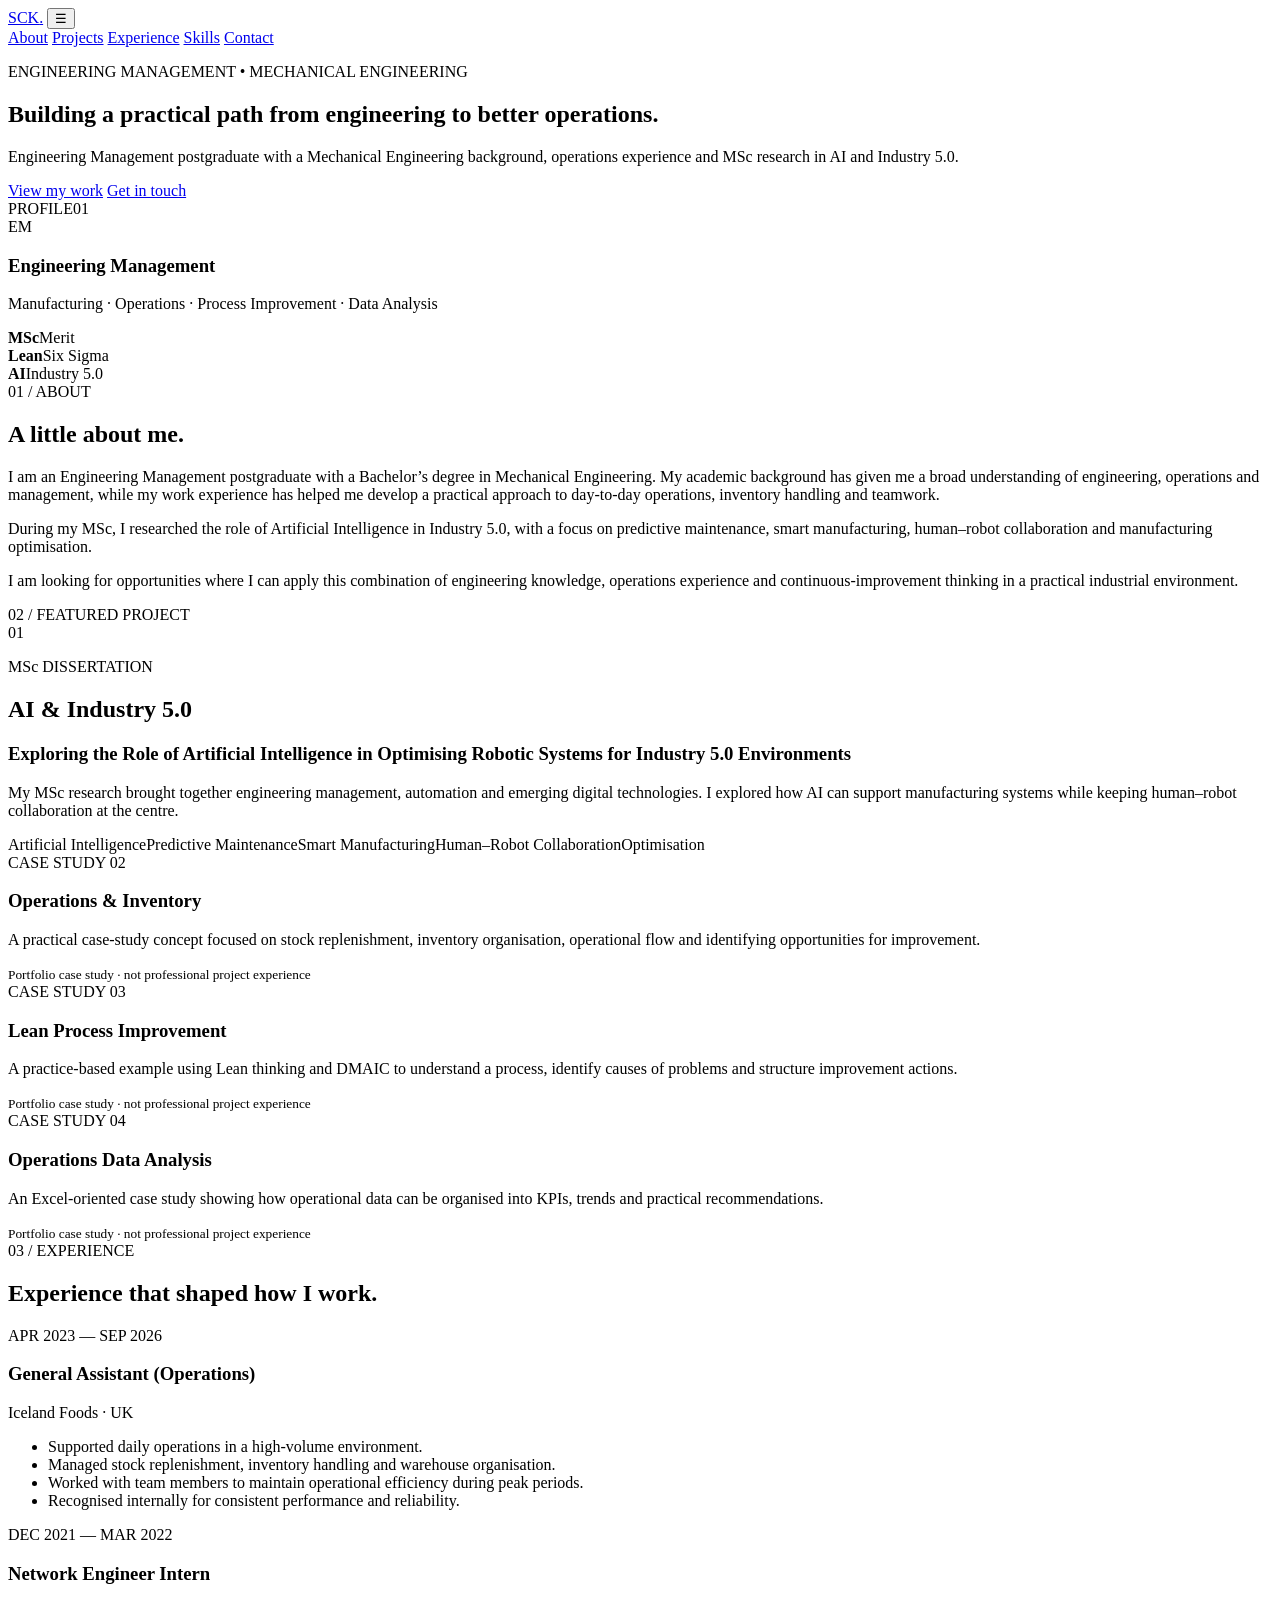
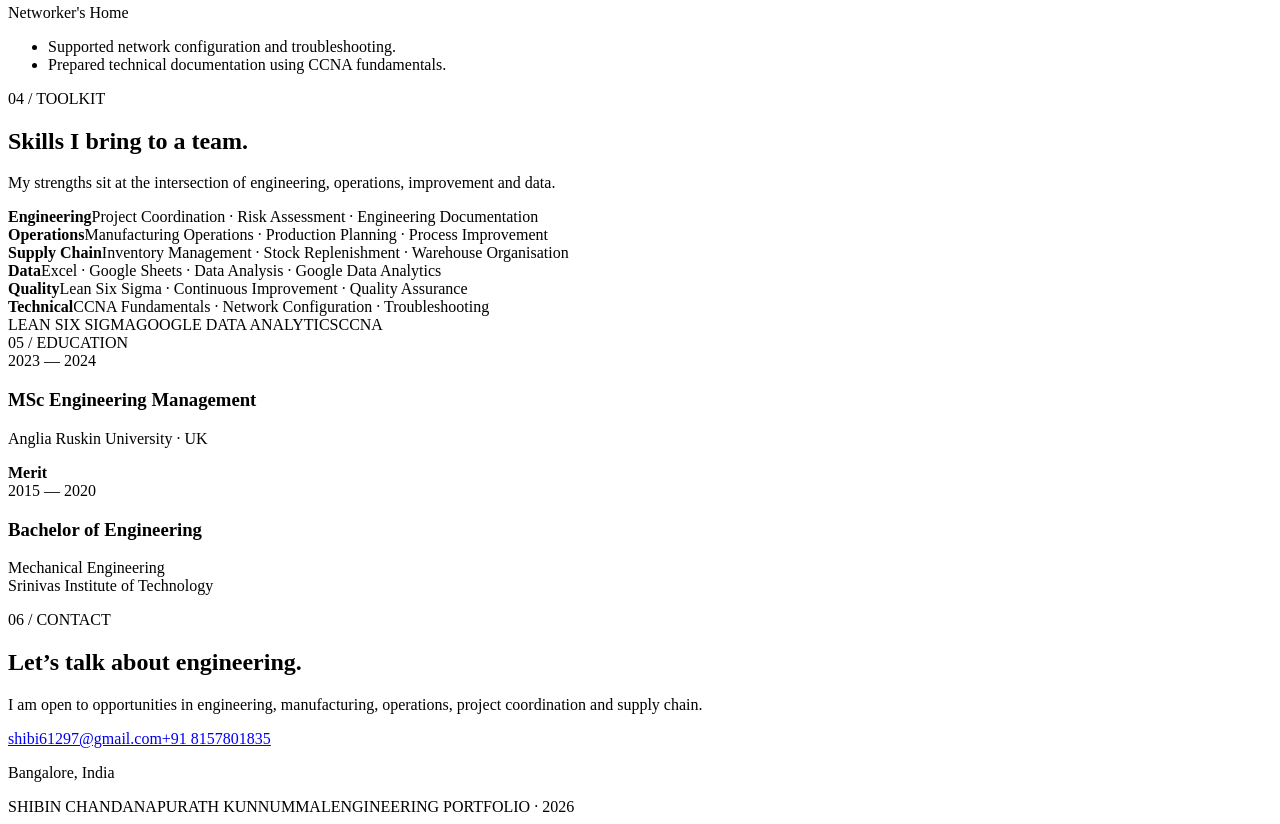
==== index.html @ 4d738659 "Add portfolio homepage" ====
<!DOCTYPE html>
<html lang="en">
<head>
  <meta charset="UTF-8">
  <meta name="viewport" content="width=device-width, initial-scale=1.0">
  <meta name="description" content="Engineering portfolio of Shibin Chandanapurath Kunnummal — Engineering Management, Mechanical Engineering, Manufacturing and Operations.">
  <title>Shibin Chandanapurath Kunnummal | Engineering Portfolio</title>
  <link rel="preconnect" href="https://fonts.googleapis.com">
  <link rel="preconnect" href="https://fonts.gstatic.com" crossorigin>
  <link href="https://fonts.googleapis.com/css2?family=Inter:wght@400;500;600;700;800&family=Space+Grotesk:wght@500;600;700&display=swap" rel="stylesheet">
  <link rel="stylesheet" href="style.css">
</head>
<body>
  <header class="nav">
    <a class="brand" href="#home">SCK<span>.</span></a>
    <button class="menu" aria-label="Open menu">☰</button>
    <nav>
      <a href="#about">About</a>
      <a href="#projects">Projects</a>
      <a href="#experience">Experience</a>
      <a href="#skills">Skills</a>
      <a href="#contact">Contact</a>
    </nav>
  </header>
  <main>
    <section id="home" class="hero">
      <div class="hero-grid"></div>
      <div class="hero-copy reveal">
        <p class="eyebrow">ENGINEERING MANAGEMENT • MECHANICAL ENGINEERING</p>
        <h1>Building a practical path from <span>engineering</span> to better operations.</h1>
        <p class="lead">Engineering Management postgraduate with a Mechanical Engineering background, operations experience and MSc research in AI and Industry 5.0.</p>
        <div class="actions">
          <a class="btn primary" href="#projects">View my work</a>
          <a class="btn secondary" href="#contact">Get in touch</a>
        </div>
      </div>
      <div class="hero-card reveal">
        <div class="card-top"><span>PROFILE</span><span>01</span></div>
        <div class="orb"><span>EM</span></div>
        <h3>Engineering Management</h3>
        <p>Manufacturing · Operations · Process Improvement · Data Analysis</p>
        <div class="mini-stats">
          <div><strong>MSc</strong><span>Merit</span></div>
          <div><strong>Lean</strong><span>Six Sigma</span></div>
          <div><strong>AI</strong><span>Industry 5.0</span></div>
        </div>
      </div>
    </section>
    <section id="about" class="section">
      <div class="section-label">01 / ABOUT</div>
      <div class="two-col">
        <div><h2>A little about me.</h2></div>
        <div>
          <p>I am an Engineering Management postgraduate with a Bachelor’s degree in Mechanical Engineering. My academic background has given me a broad understanding of engineering, operations and management, while my work experience has helped me develop a practical approach to day-to-day operations, inventory handling and teamwork.</p>
          <p>During my MSc, I researched the role of Artificial Intelligence in Industry 5.0, with a focus on predictive maintenance, smart manufacturing, human–robot collaboration and manufacturing optimisation.</p>
          <p>I am looking for opportunities where I can apply this combination of engineering knowledge, operations experience and continuous-improvement thinking in a practical industrial environment.</p>
        </div>
      </div>
    </section>
    <section id="projects" class="section dark">
      <div class="section-label">02 / FEATURED PROJECT</div>
      <div class="project-feature">
        <div class="project-number">01</div>
        <div>
          <p class="eyebrow">MSc DISSERTATION</p>
          <h2>AI &amp; Industry 5.0</h2>
          <h3>Exploring the Role of Artificial Intelligence in Optimising Robotic Systems for Industry 5.0 Environments</h3>
          <p>My MSc research brought together engineering management, automation and emerging digital technologies. I explored how AI can support manufacturing systems while keeping human–robot collaboration at the centre.</p>
          <div class="tags">
            <span>Artificial Intelligence</span><span>Predictive Maintenance</span><span>Smart Manufacturing</span><span>Human–Robot Collaboration</span><span>Optimisation</span>
          </div>
        </div>
      </div>
      <div class="project-grid">
        <article class="project-card">
          <span>CASE STUDY 02</span><h3>Operations &amp; Inventory</h3>
          <p>A practical case-study concept focused on stock replenishment, inventory organisation, operational flow and identifying opportunities for improvement.</p>
          <small>Portfolio case study · not professional project experience</small>
        </article>
        <article class="project-card">
          <span>CASE STUDY 03</span><h3>Lean Process Improvement</h3>
          <p>A practice-based example using Lean thinking and DMAIC to understand a process, identify causes of problems and structure improvement actions.</p>
          <small>Portfolio case study · not professional project experience</small>
        </article>
        <article class="project-card">
          <span>CASE STUDY 04</span><h3>Operations Data Analysis</h3>
          <p>An Excel-oriented case study showing how operational data can be organised into KPIs, trends and practical recommendations.</p>
          <small>Portfolio case study · not professional project experience</small>
        </article>
      </div>
    </section>
    <section id="experience" class="section">
      <div class="section-label">03 / EXPERIENCE</div>
      <h2>Experience that shaped how I work.</h2>
      <div class="timeline">
        <article class="timeline-item">
          <div class="date">APR 2023 — SEP 2026</div>
          <div><h3>General Assistant (Operations)</h3><p class="company">Iceland Foods · UK</p><ul>
            <li>Supported daily operations in a high-volume environment.</li>
            <li>Managed stock replenishment, inventory handling and warehouse organisation.</li>
            <li>Worked with team members to maintain operational efficiency during peak periods.</li>
            <li>Recognised internally for consistent performance and reliability.</li>
          </ul></div>
        </article>
        <article class="timeline-item">
          <div class="date">DEC 2021 — MAR 2022</div>
          <div><h3>Network Engineer Intern</h3><p class="company">Networker's Home</p><ul>
            <li>Supported network configuration and troubleshooting.</li>
            <li>Prepared technical documentation using CCNA fundamentals.</li>
          </ul></div>
        </article>
      </div>
    </section>
    <section id="skills" class="section light">
      <div class="section-label">04 / TOOLKIT</div>
      <div class="two-col">
        <div><h2>Skills I bring to a team.</h2><p>My strengths sit at the intersection of engineering, operations, improvement and data.</p></div>
        <div class="skills">
          <div class="skill"><strong>Engineering</strong><span>Project Coordination · Risk Assessment · Engineering Documentation</span></div>
          <div class="skill"><strong>Operations</strong><span>Manufacturing Operations · Production Planning · Process Improvement</span></div>
          <div class="skill"><strong>Supply Chain</strong><span>Inventory Management · Stock Replenishment · Warehouse Organisation</span></div>
          <div class="skill"><strong>Data</strong><span>Excel · Google Sheets · Data Analysis · Google Data Analytics</span></div>
          <div class="skill"><strong>Quality</strong><span>Lean Six Sigma · Continuous Improvement · Quality Assurance</span></div>
          <div class="skill"><strong>Technical</strong><span>CCNA Fundamentals · Network Configuration · Troubleshooting</span></div>
        </div>
      </div>
      <div class="certs"><span>LEAN SIX SIGMA</span><span>GOOGLE DATA ANALYTICS</span><span>CCNA</span></div>
    </section>
    <section class="section education">
      <div class="section-label">05 / EDUCATION</div>
      <div class="edu-grid">
        <div class="edu-card"><span>2023 — 2024</span><h3>MSc Engineering Management</h3><p>Anglia Ruskin University · UK</p><strong>Merit</strong></div>
        <div class="edu-card"><span>2015 — 2020</span><h3>Bachelor of Engineering</h3><p>Mechanical Engineering<br>Srinivas Institute of Technology</p></div>
      </div>
    </section>
    <section id="contact" class="contact">
      <div class="section-label">06 / CONTACT</div>
      <h2>Let’s talk about engineering.</h2>
      <p>I am open to opportunities in engineering, manufacturing, operations, project coordination and supply chain.</p>
      <div class="contact-links"><a href="mailto:shibi61297@gmail.com">shibi61297@gmail.com</a><a href="tel:+918157801835">+91 8157801835</a></div>
      <p class="location">Bangalore, India</p>
    </section>
  </main>
  <footer><span>SHIBIN CHANDANAPURATH KUNNUMMAL</span><span>ENGINEERING PORTFOLIO · 2026</span></footer>
  <script src="script.js"></script>
</body>
</html>
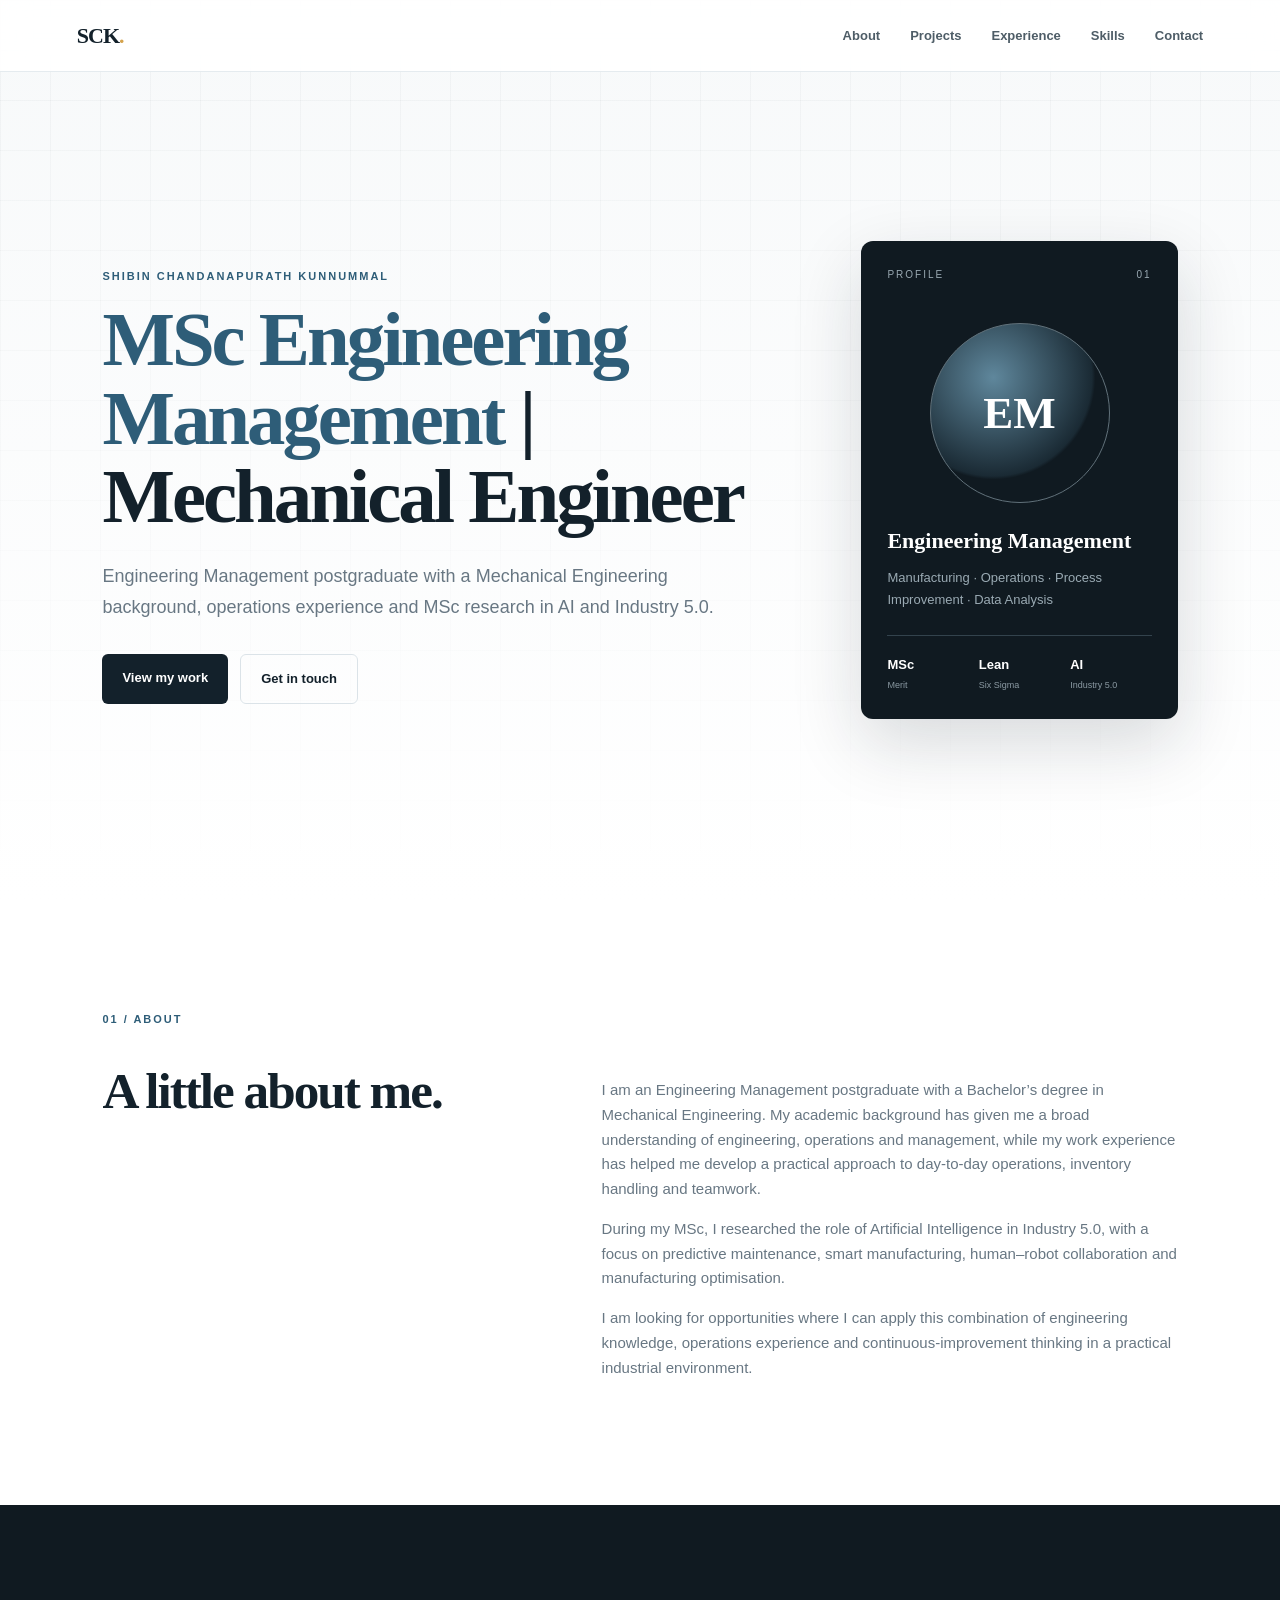
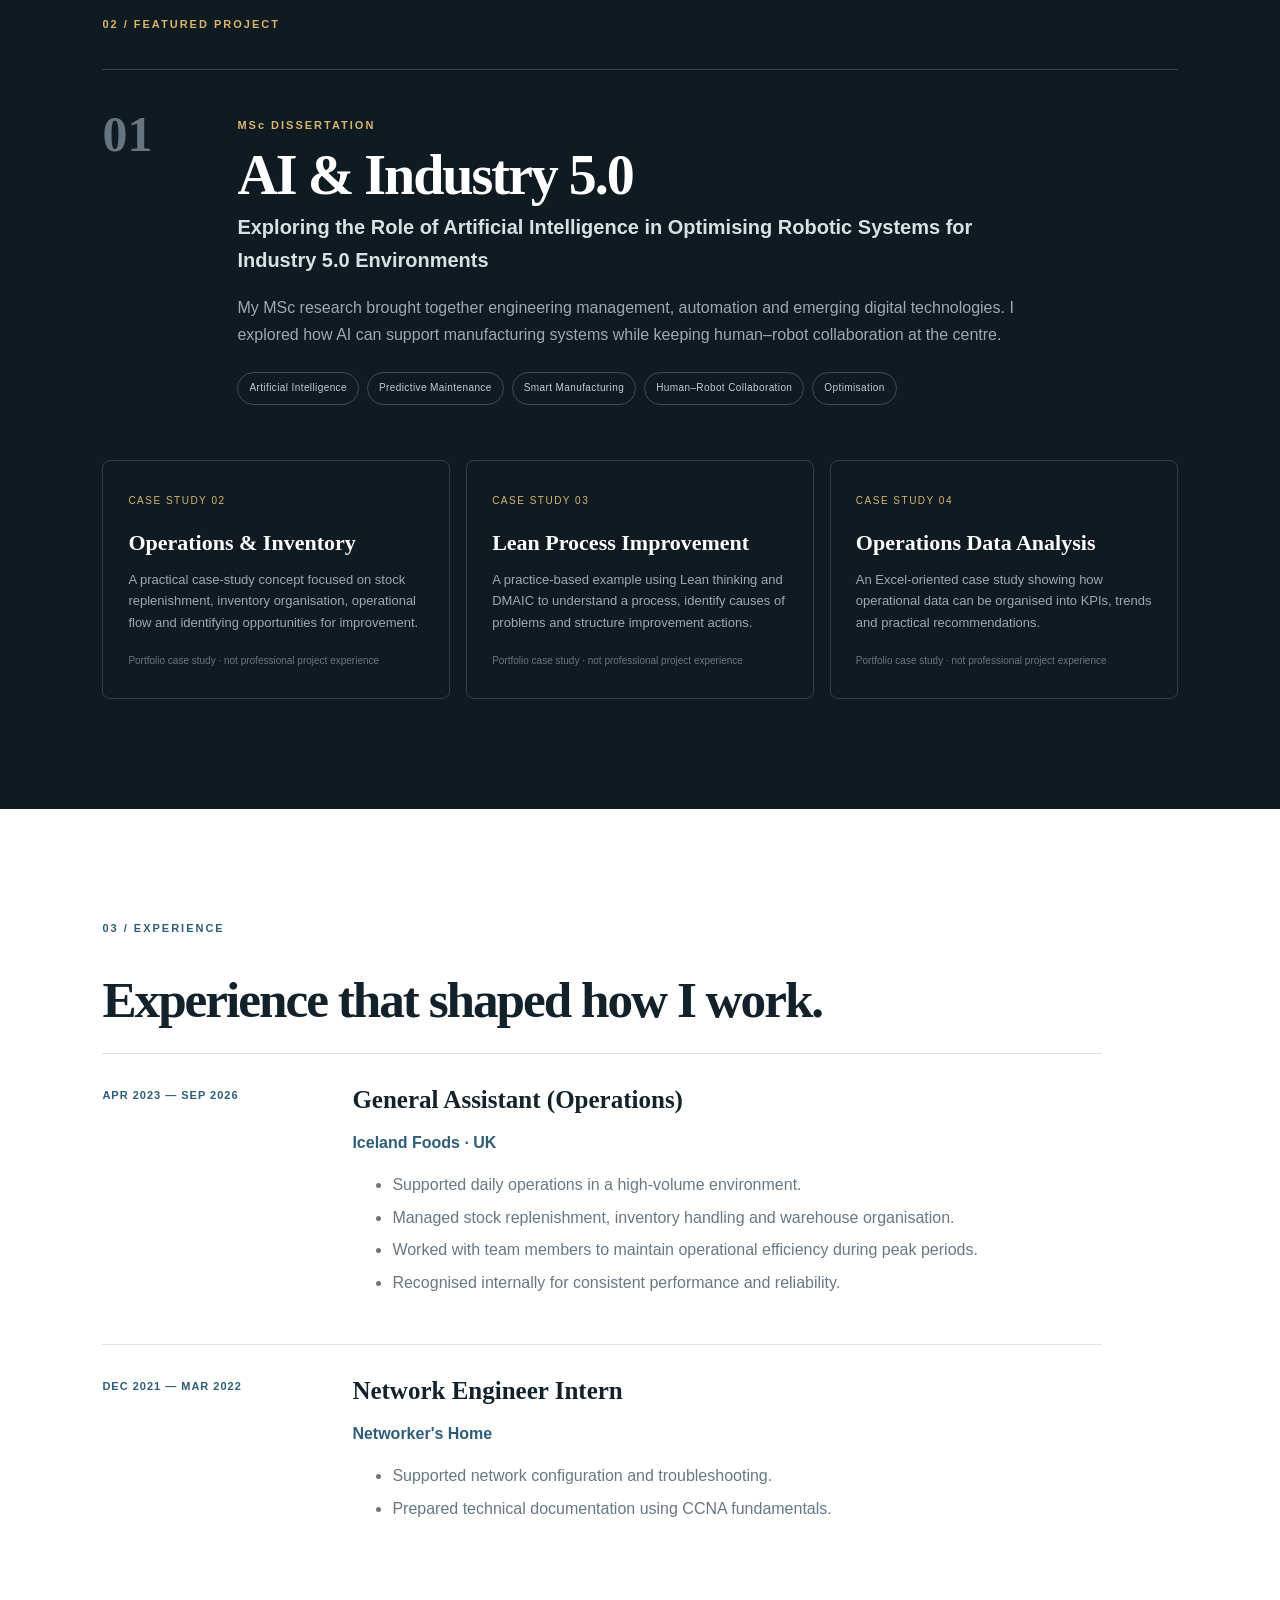
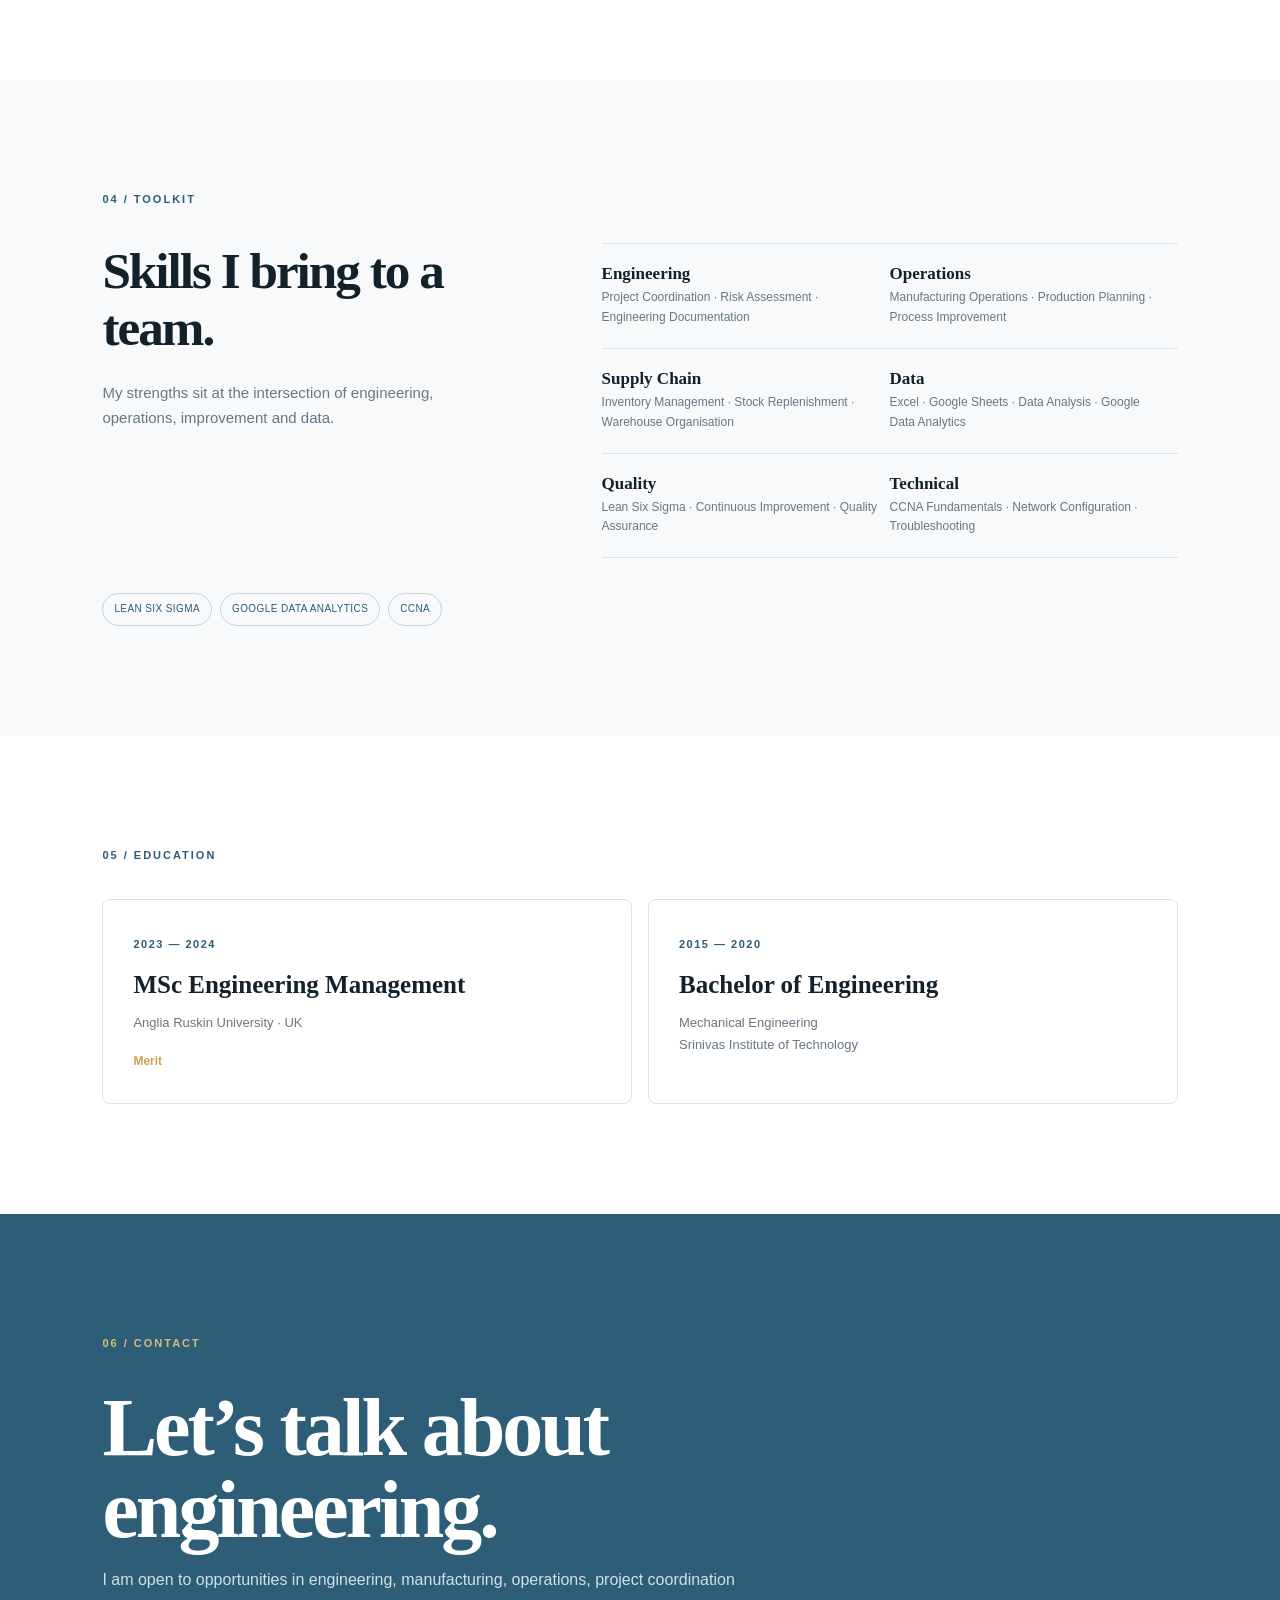
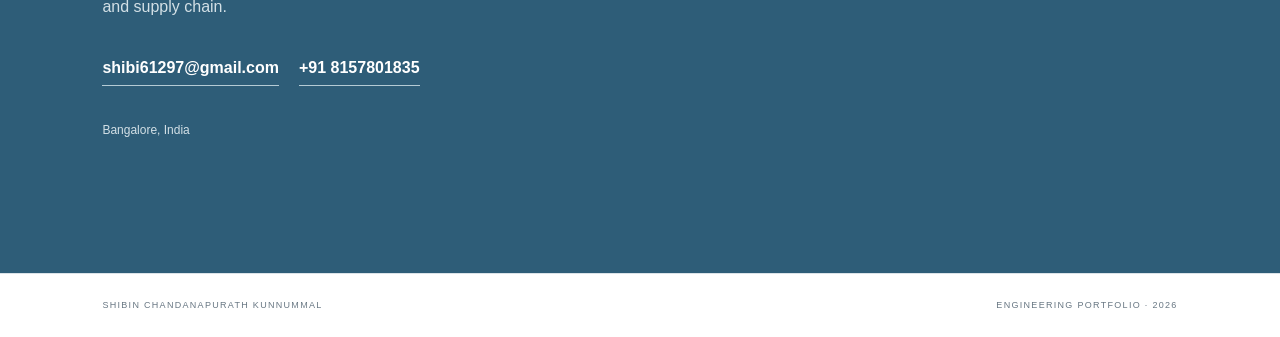
==== commit dde8f29c: "Improve homepage identity and qualification" ====
--- a/index.html
+++ b/index.html
@@ -3,7 +3,7 @@
 <head>
   <meta charset="UTF-8">
   <meta name="viewport" content="width=device-width, initial-scale=1.0">
-  <meta name="description" content="Engineering portfolio of Shibin Chandanapurath Kunnummal — Engineering Management, Mechanical Engineering, Manufacturing and Operations.">
+  <meta name="description" content="Engineering portfolio of Shibin Chandanapurath Kunnummal — MSc Engineering Management, Mechanical Engineering, Manufacturing and Operations.">
   <title>Shibin Chandanapurath Kunnummal | Engineering Portfolio</title>
   <link rel="preconnect" href="https://fonts.googleapis.com">
   <link rel="preconnect" href="https://fonts.gstatic.com" crossorigin>
@@ -26,8 +26,8 @@
     <section id="home" class="hero">
       <div class="hero-grid"></div>
       <div class="hero-copy reveal">
-        <p class="eyebrow">ENGINEERING MANAGEMENT • MECHANICAL ENGINEERING</p>
-        <h1>Building a practical path from <span>engineering</span> to better operations.</h1>
+        <p class="eyebrow">SHIBIN CHANDANAPURATH KUNNUMMAL</p>
+        <h1><span>MSc Engineering Management</span> | Mechanical Engineer</h1>
         <p class="lead">Engineering Management postgraduate with a Mechanical Engineering background, operations experience and MSc research in AI and Industry 5.0.</p>
         <div class="actions">
           <a class="btn primary" href="#projects">View my work</a>
--- a/style.css
+++ b/style.css
@@ -0,0 +1,45 @@
+:root{
+  --ink:#13212b; --muted:#687783; --line:#dbe3e8; --paper:#f7f9fa;
+  --blue:#2e5d78; --gold:#d4a24c; --dark:#101a21; --white:#fff;
+}
+*{box-sizing:border-box} html{scroll-behavior:smooth}
+body{margin:0;font-family:Inter,Arial,sans-serif;color:var(--ink);background:#fff;line-height:1.65}
+a{color:inherit;text-decoration:none}
+.nav{position:fixed;z-index:20;top:0;left:0;right:0;height:72px;display:flex;align-items:center;justify-content:space-between;padding:0 6vw;background:rgba(255,255,255,.9);backdrop-filter:blur(14px);border-bottom:1px solid rgba(219,227,232,.7)}
+.brand{font:700 22px "Space Grotesk";letter-spacing:-1px}.brand span{color:var(--gold)}
+.nav nav{display:flex;gap:30px;font-size:13px;font-weight:600;color:#4e5d67}.nav nav a:hover{color:var(--blue)}
+.menu{display:none;border:0;background:none;font-size:25px}
+.hero{min-height:100vh;padding:150px 8vw 90px;display:grid;grid-template-columns:1.35fr .65fr;gap:8vw;align-items:center;position:relative;overflow:hidden;background:linear-gradient(180deg,#f7f9fa,#fff)}
+.hero-grid{position:absolute;inset:0;background-image:linear-gradient(rgba(19,33,43,.035) 1px,transparent 1px),linear-gradient(90deg,rgba(19,33,43,.035) 1px,transparent 1px);background-size:50px 50px;mask-image:linear-gradient(to bottom,#000,transparent)}
+.hero-copy,.hero-card{position:relative;z-index:1}.eyebrow,.section-label{font-size:11px;letter-spacing:2px;font-weight:800;color:var(--blue)}
+.hero h1{font:700 clamp(42px,6vw,78px)/1.02 "Space Grotesk";letter-spacing:-3px;max-width:850px;margin:16px 0 25px}.hero h1 span{color:var(--blue)}
+.lead{font-size:18px;line-height:1.7;color:var(--muted);max-width:680px}.actions{display:flex;gap:12px;margin-top:32px}
+.btn{padding:13px 20px;border-radius:6px;font-weight:700;font-size:13px}.primary{background:var(--ink);color:#fff}.secondary{border:1px solid var(--line)}
+.hero-card{background:var(--dark);color:#fff;padding:26px;border-radius:12px;box-shadow:0 25px 70px rgba(19,33,43,.16);transform:rotate(2deg)}
+.card-top{display:flex;justify-content:space-between;font-size:10px;letter-spacing:2px;color:#9aaab3}
+.orb{height:180px;width:180px;border-radius:50%;margin:40px auto 25px;display:grid;place-items:center;border:1px solid #61717a;background:radial-gradient(circle at 35% 30%,#5f879c,#1a2a34 58%,#101a21 60%);font:700 45px "Space Grotesk"}
+.hero-card h3{font:700 22px "Space Grotesk";margin:0 0 6px}.hero-card p{color:#9aaab3;font-size:13px}
+.mini-stats{display:grid;grid-template-columns:repeat(3,1fr);border-top:1px solid #33434d;margin-top:25px;padding-top:18px;gap:10px}.mini-stats strong,.mini-stats span{display:block}.mini-stats strong{font-size:13px}.mini-stats span{font-size:9px;color:#8b9aa3;margin-top:3px}
+.section{padding:110px 8vw}.section-label{margin-bottom:35px}.section h2{font:700 clamp(34px,4vw,55px)/1.1 "Space Grotesk";letter-spacing:-2px;margin:0 0 25px}
+.two-col{display:grid;grid-template-columns:.8fr 1.2fr;gap:9vw}.two-col p{color:var(--muted);font-size:15px}
+.dark{background:var(--dark);color:#fff}.dark .section-label,.dark .eyebrow{color:#d6b56e}
+.project-feature{display:grid;grid-template-columns:100px 1fr;gap:35px;border-top:1px solid #33434d;padding-top:35px}.project-number{font:600 50px "Space Grotesk";color:#657681}
+.project-feature h2{font-size:56px;margin:5px 0}.project-feature h3{font-size:20px;max-width:800px;margin:0 0 18px;color:#d7e0e4}.project-feature p{max-width:800px;color:#9baab2}
+.tags{display:flex;flex-wrap:wrap;gap:8px;margin-top:24px}.tags span,.certs span{border:1px solid #3c4c55;border-radius:100px;padding:7px 11px;font-size:10px;letter-spacing:.4px;color:#c2cdd2}
+.project-grid{display:grid;grid-template-columns:repeat(3,1fr);gap:16px;margin-top:55px}.project-card{padding:25px;border:1px solid #30414b;border-radius:8px}.project-card>span{font-size:10px;letter-spacing:1.5px;color:#d6b56e}
+.project-card h3{font:600 22px "Space Grotesk";margin:18px 0 8px}.project-card p{font-size:13px;color:#9baab2}.project-card small{color:#667780;font-size:10px}
+.timeline{max-width:1000px}.timeline-item{display:grid;grid-template-columns:200px 1fr;gap:50px;padding:32px 0;border-top:1px solid var(--line)}
+.timeline-item .date{font-size:11px;font-weight:800;letter-spacing:1px;color:var(--blue)}.timeline-item h3{font:600 25px "Space Grotesk";margin:0}.company{color:var(--blue);font-weight:600}.timeline-item li{color:var(--muted);margin:6px 0}
+.light{background:var(--paper)}.skills{display:grid;grid-template-columns:1fr 1fr;border-top:1px solid var(--line)}.skill{padding:20px 10px 20px 0;border-bottom:1px solid var(--line)}
+.skill strong,.skill span{display:block}.skill strong{font:600 17px "Space Grotesk"}.skill span{color:var(--muted);font-size:12px;margin-top:4px}
+.certs{display:flex;gap:8px;flex-wrap:wrap;margin-top:35px}.certs span{border-color:#c6d2d9;color:var(--blue)}
+.education{background:#fff}.edu-grid{display:grid;grid-template-columns:1fr 1fr;gap:16px}.edu-card{padding:30px;border:1px solid var(--line);border-radius:8px}
+.edu-card span{font-size:11px;letter-spacing:1.5px;color:var(--blue);font-weight:800}.edu-card h3{font:600 25px "Space Grotesk";margin:15px 0 5px}.edu-card p{color:var(--muted);font-size:13px}.edu-card strong{font-size:12px;color:var(--gold)}
+.contact{padding:120px 8vw;background:var(--blue);color:#fff}.contact .section-label{color:#d8bb79}.contact h2{font:700 clamp(45px,7vw,82px)/1 "Space Grotesk";letter-spacing:-3px;max-width:900px;margin:15px 0}
+.contact>p{max-width:650px;color:#d3e0e6}.contact-links{display:flex;flex-wrap:wrap;gap:20px;margin:35px 0}.contact-links a{font-weight:700;border-bottom:1px solid #b5cbd5;padding-bottom:4px}.location{font-size:12px!important}
+footer{padding:24px 8vw;display:flex;justify-content:space-between;font-size:9px;letter-spacing:1.3px;color:var(--muted);border-top:1px solid var(--line)}
+.reveal{animation:rise .8s ease both}@keyframes rise{from{opacity:0;transform:translateY(18px)}to{opacity:1;transform:none}}
+@media(max-width:800px){
+ .nav{padding:0 5vw}.nav nav{display:none}.menu{display:block}.nav.open nav{display:flex;position:absolute;top:72px;left:0;right:0;background:#fff;padding:20px 5vw;flex-direction:column;gap:16px;border-bottom:1px solid var(--line)}
+ .hero{grid-template-columns:1fr;padding:125px 6vw 70px}.hero h1{letter-spacing:-2px}.hero-card{max-width:430px}.two-col,.project-grid,.edu-grid{grid-template-columns:1fr}.section{padding:80px 6vw}.project-feature{grid-template-columns:1fr;gap:5px}.project-number{font-size:35px}.project-feature h2{font-size:46px}.timeline-item{grid-template-columns:1fr;gap:10px}.skills{grid-template-columns:1fr}.contact{padding:90px 6vw}footer{padding:20px 6vw;gap:15px;flex-direction:column}
+}
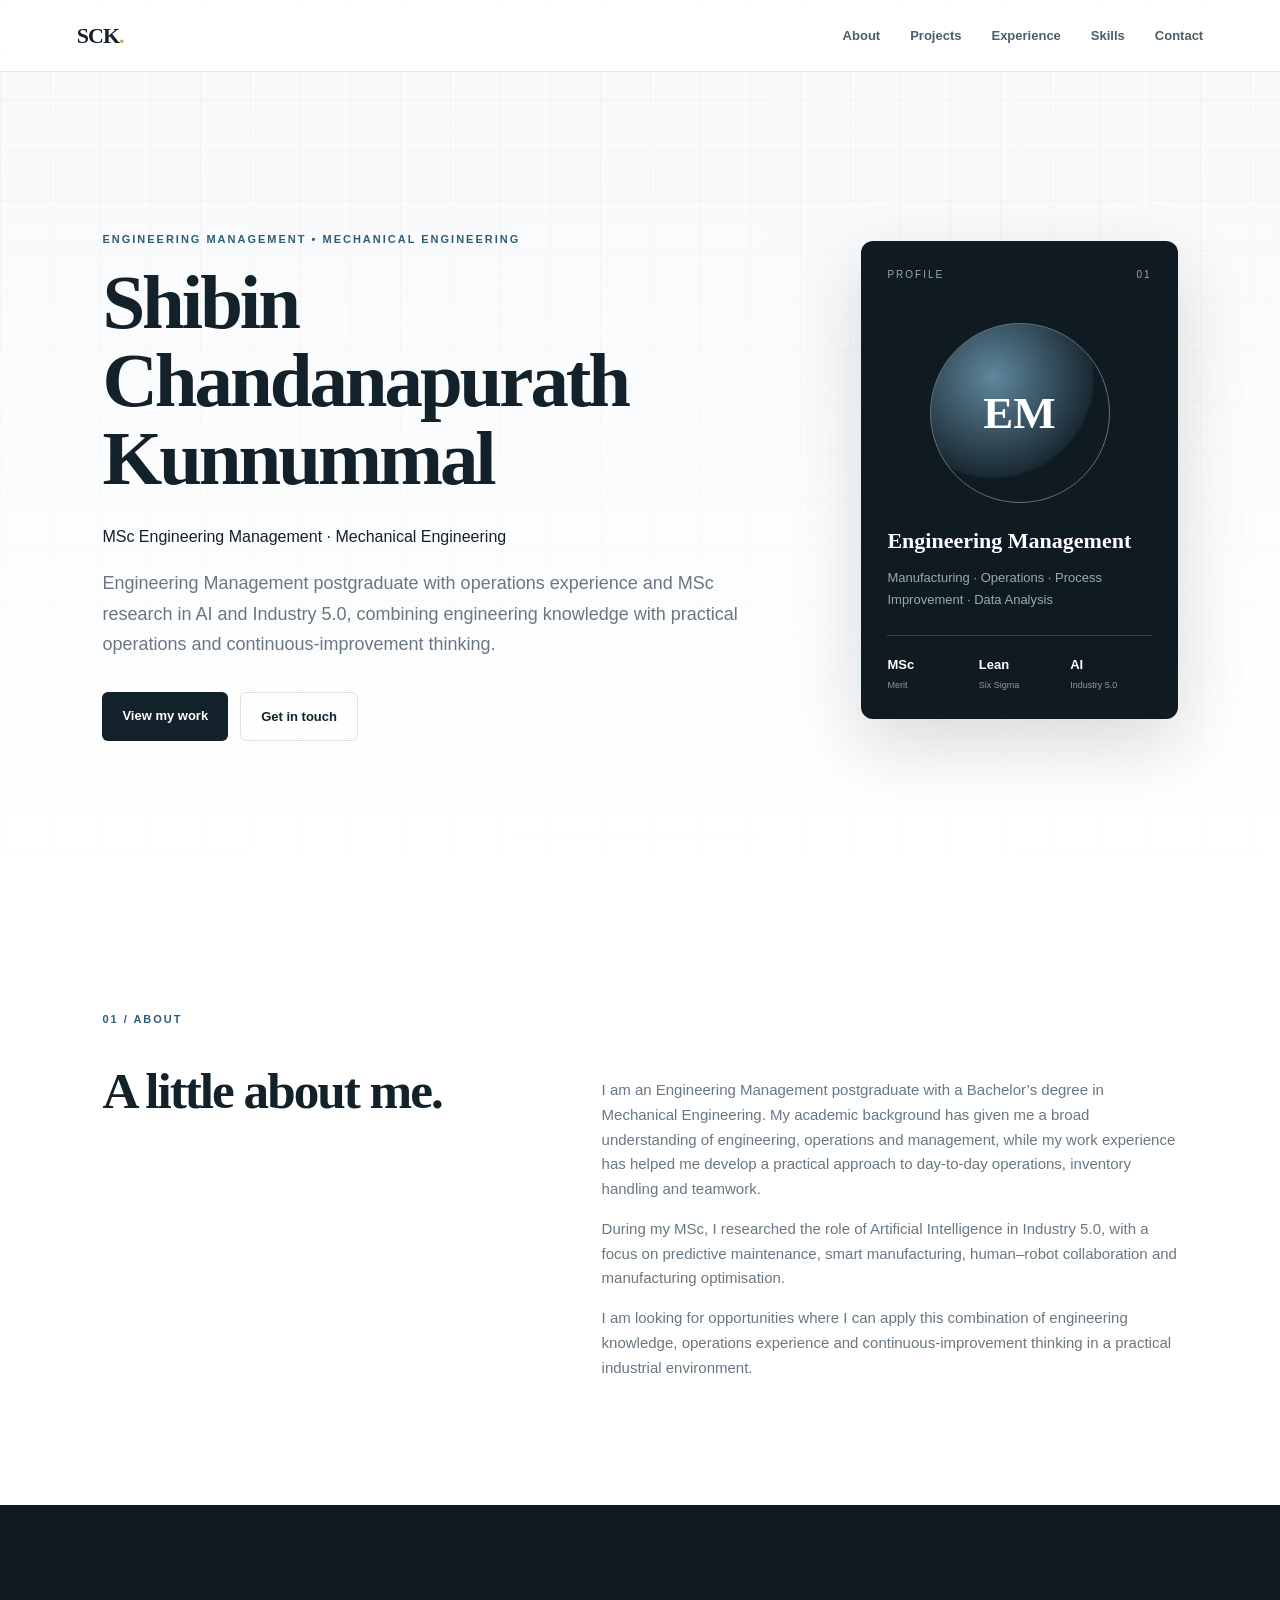
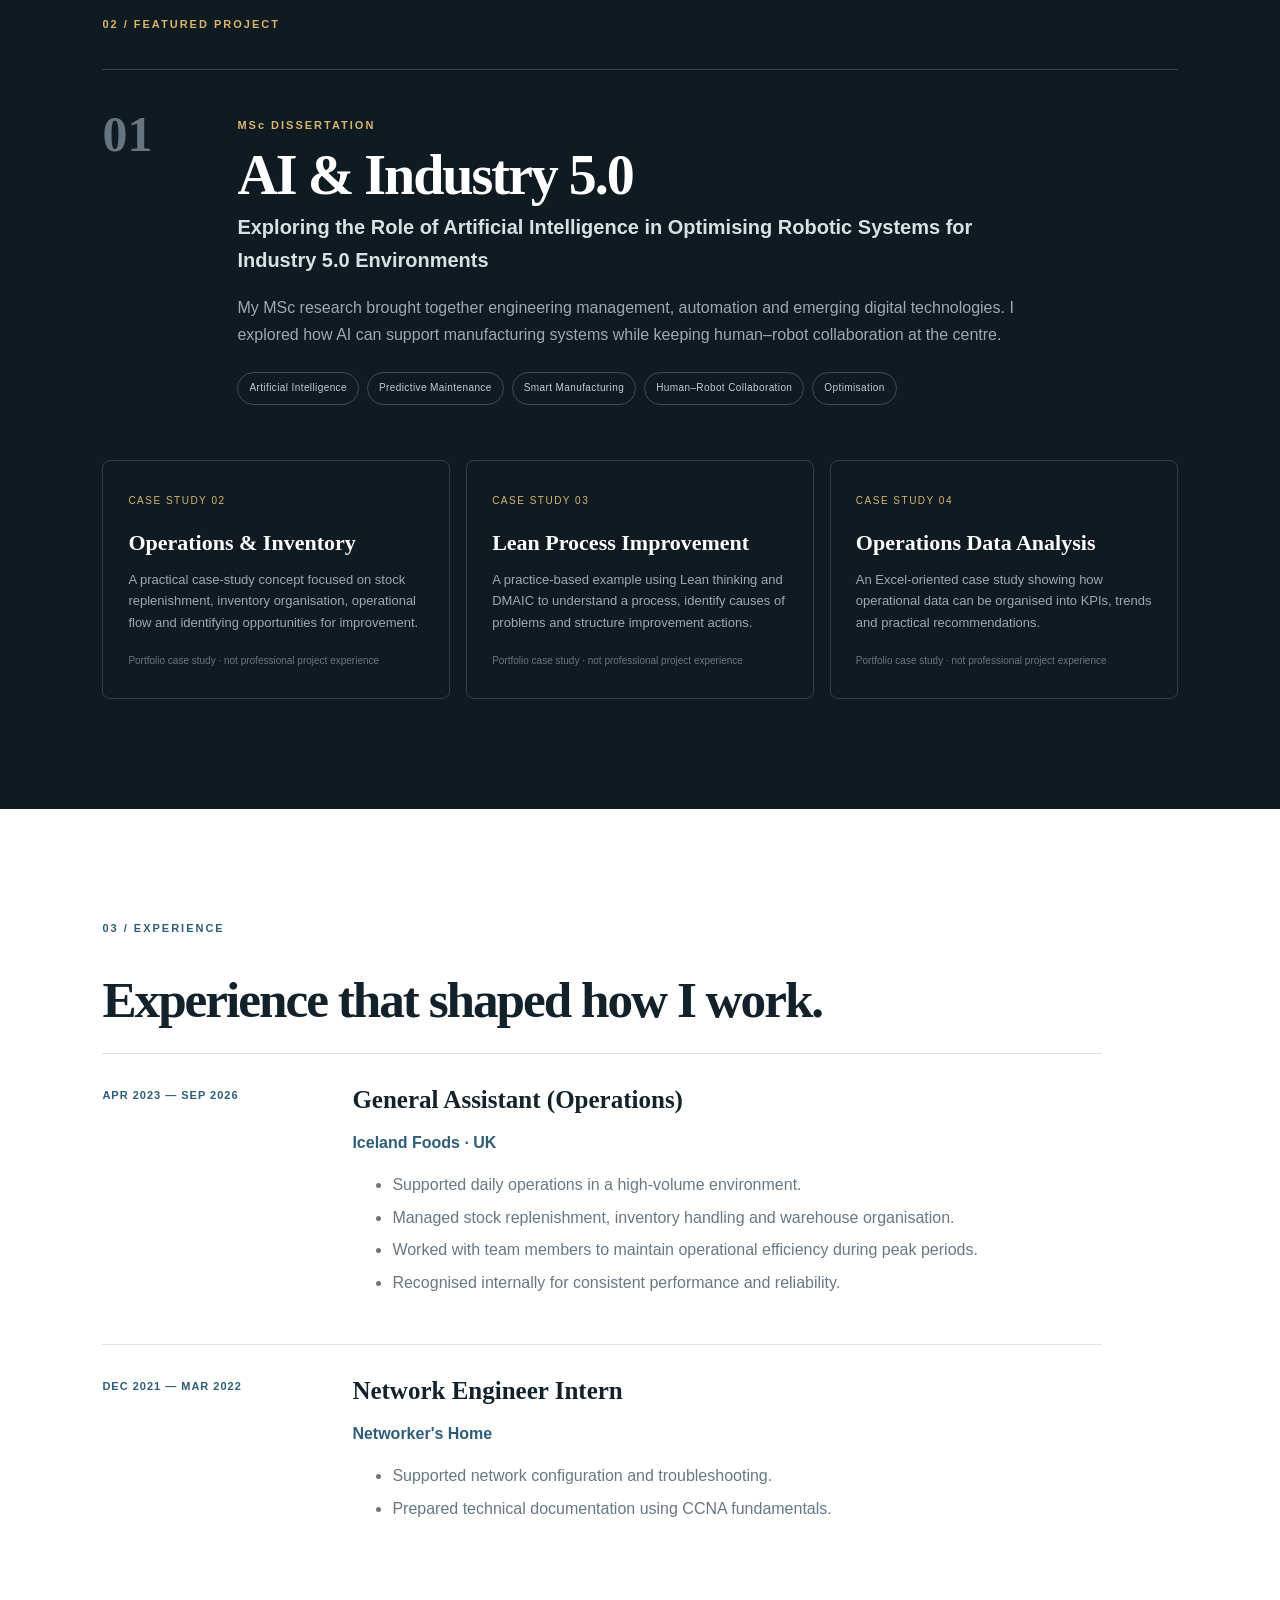
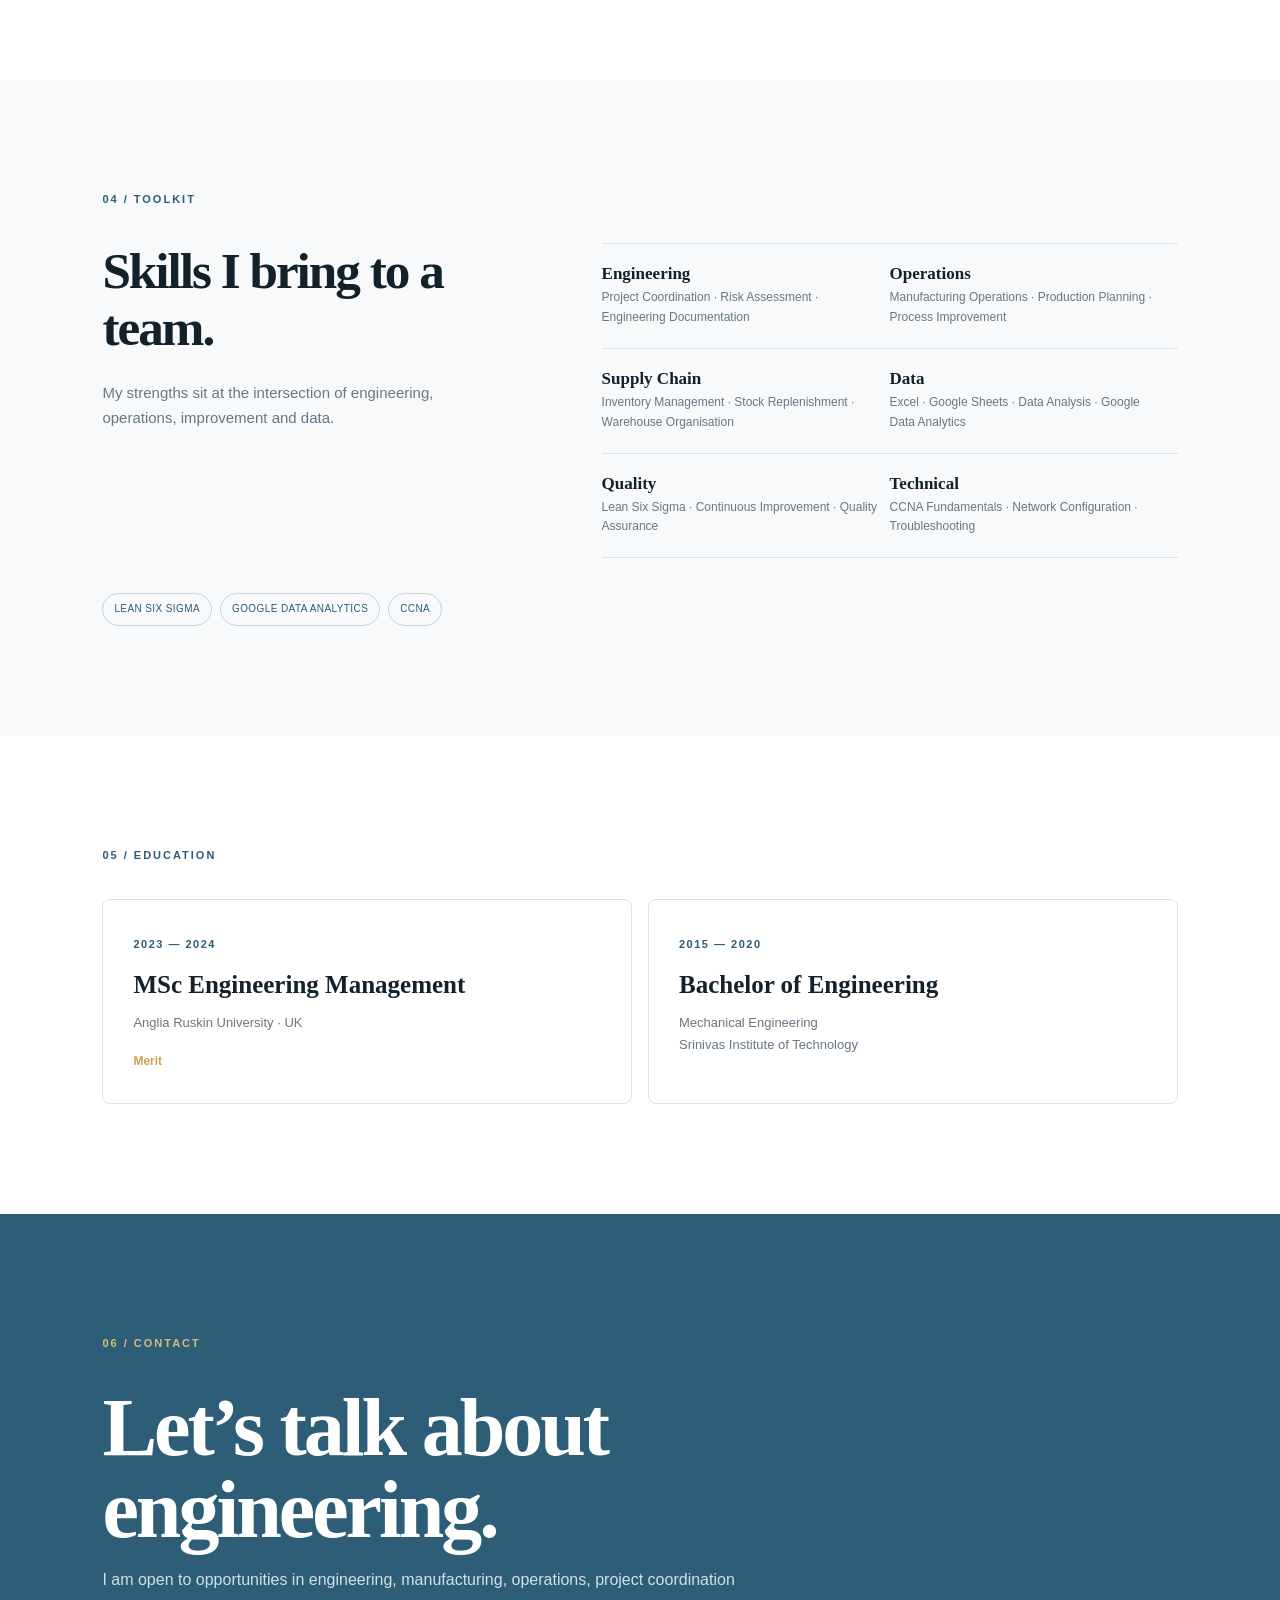
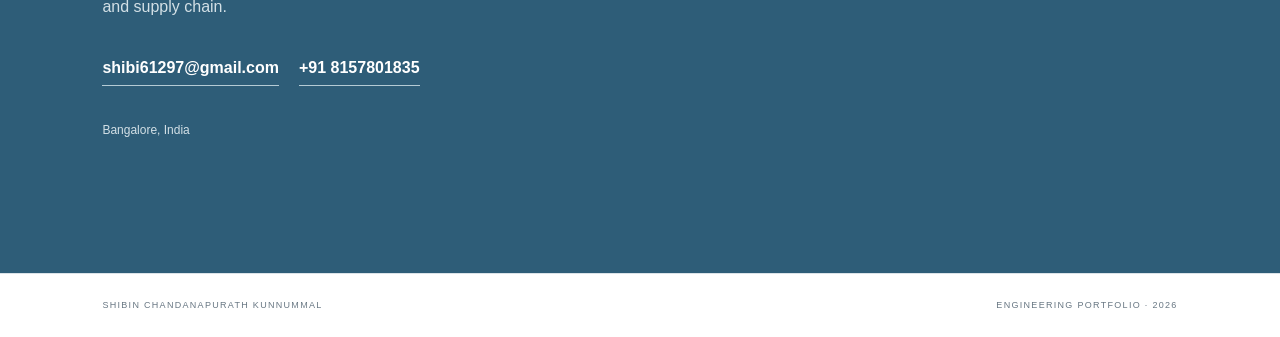
==== commit 87e66f6b: "Refine portfolio hero identity" ====
--- a/index.html
+++ b/index.html
@@ -26,9 +26,10 @@
     <section id="home" class="hero">
       <div class="hero-grid"></div>
       <div class="hero-copy reveal">
-        <p class="eyebrow">SHIBIN CHANDANAPURATH KUNNUMMAL</p>
-        <h1><span>MSc Engineering Management</span> | Mechanical Engineer</h1>
-        <p class="lead">Engineering Management postgraduate with a Mechanical Engineering background, operations experience and MSc research in AI and Industry 5.0.</p>
+        <p class="eyebrow">ENGINEERING MANAGEMENT • MECHANICAL ENGINEERING</p>
+        <h1>Shibin Chandanapurath Kunnummal</h1>
+        <p class="hero-role"><span>MSc Engineering Management</span> · Mechanical Engineering</p>
+        <p class="lead">Engineering Management postgraduate with operations experience and MSc research in AI and Industry 5.0, combining engineering knowledge with practical operations and continuous-improvement thinking.</p>
         <div class="actions">
           <a class="btn primary" href="#projects">View my work</a>
           <a class="btn secondary" href="#contact">Get in touch</a>
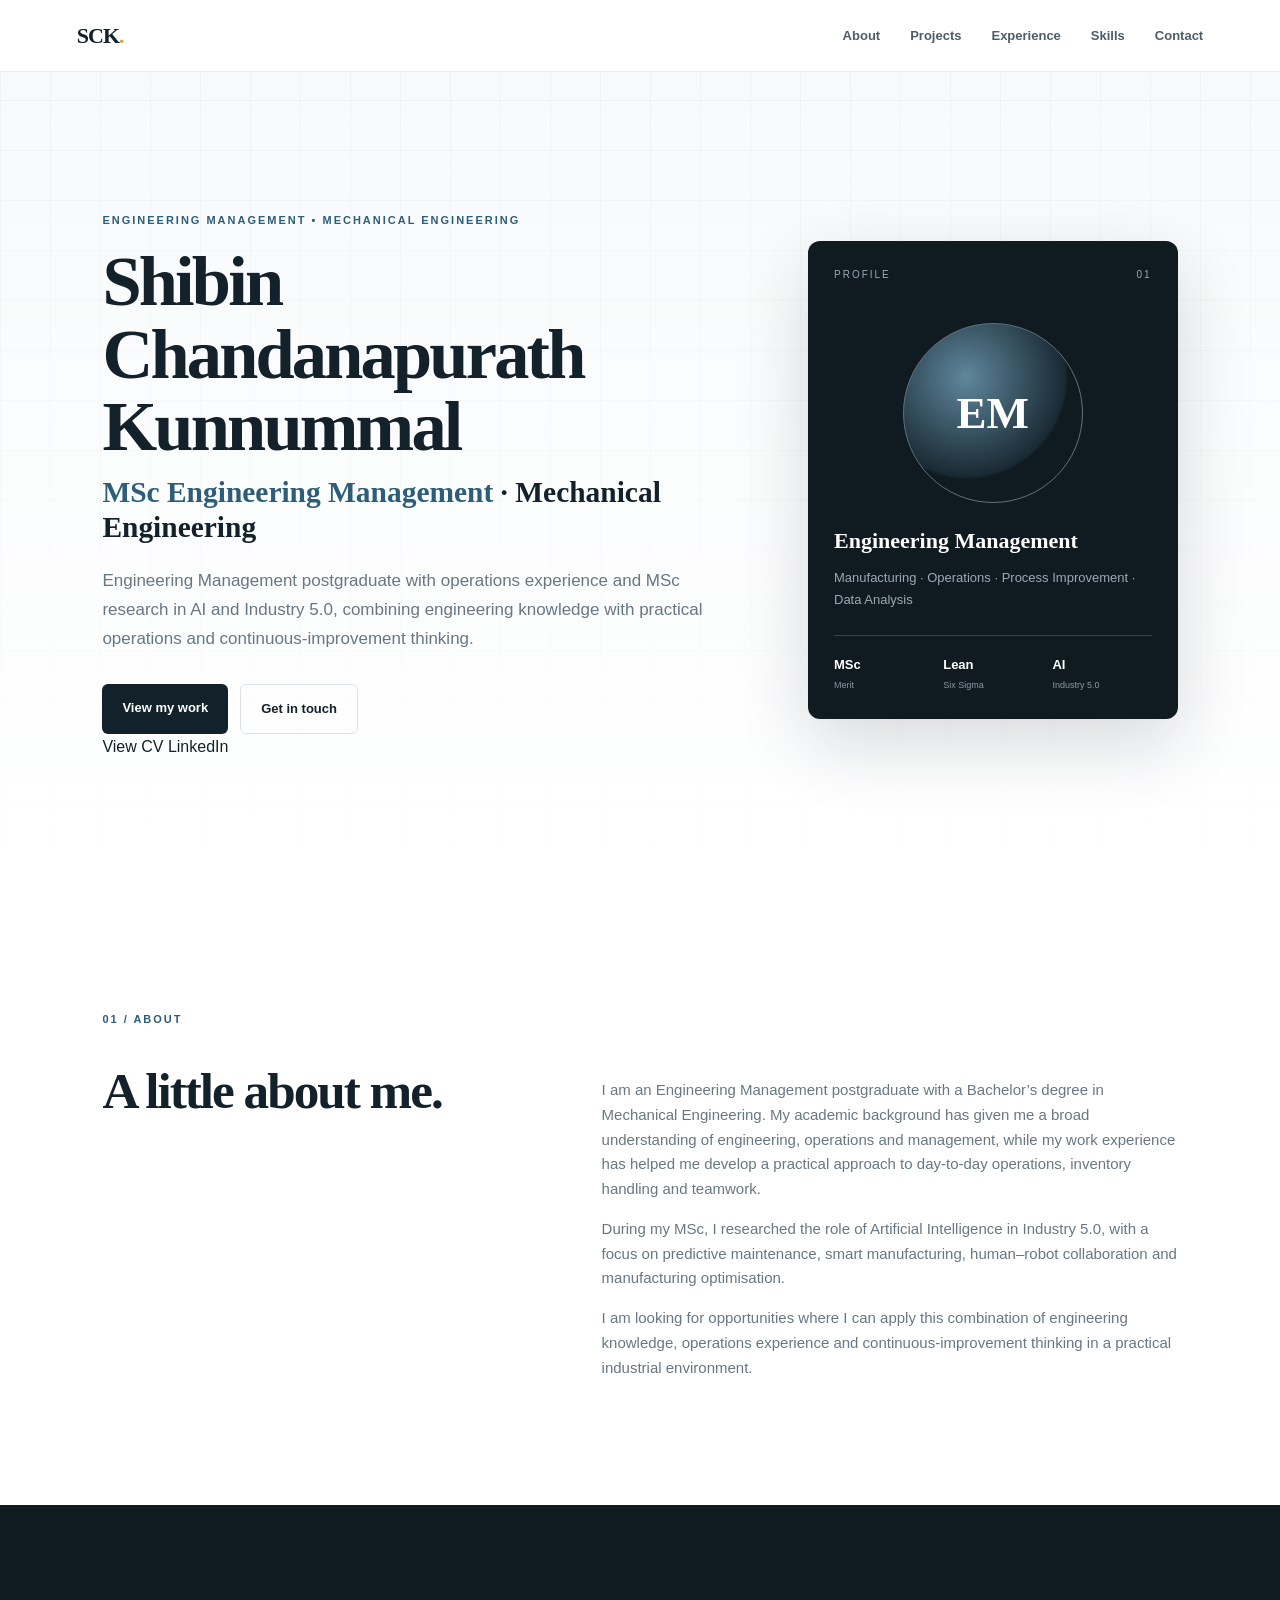
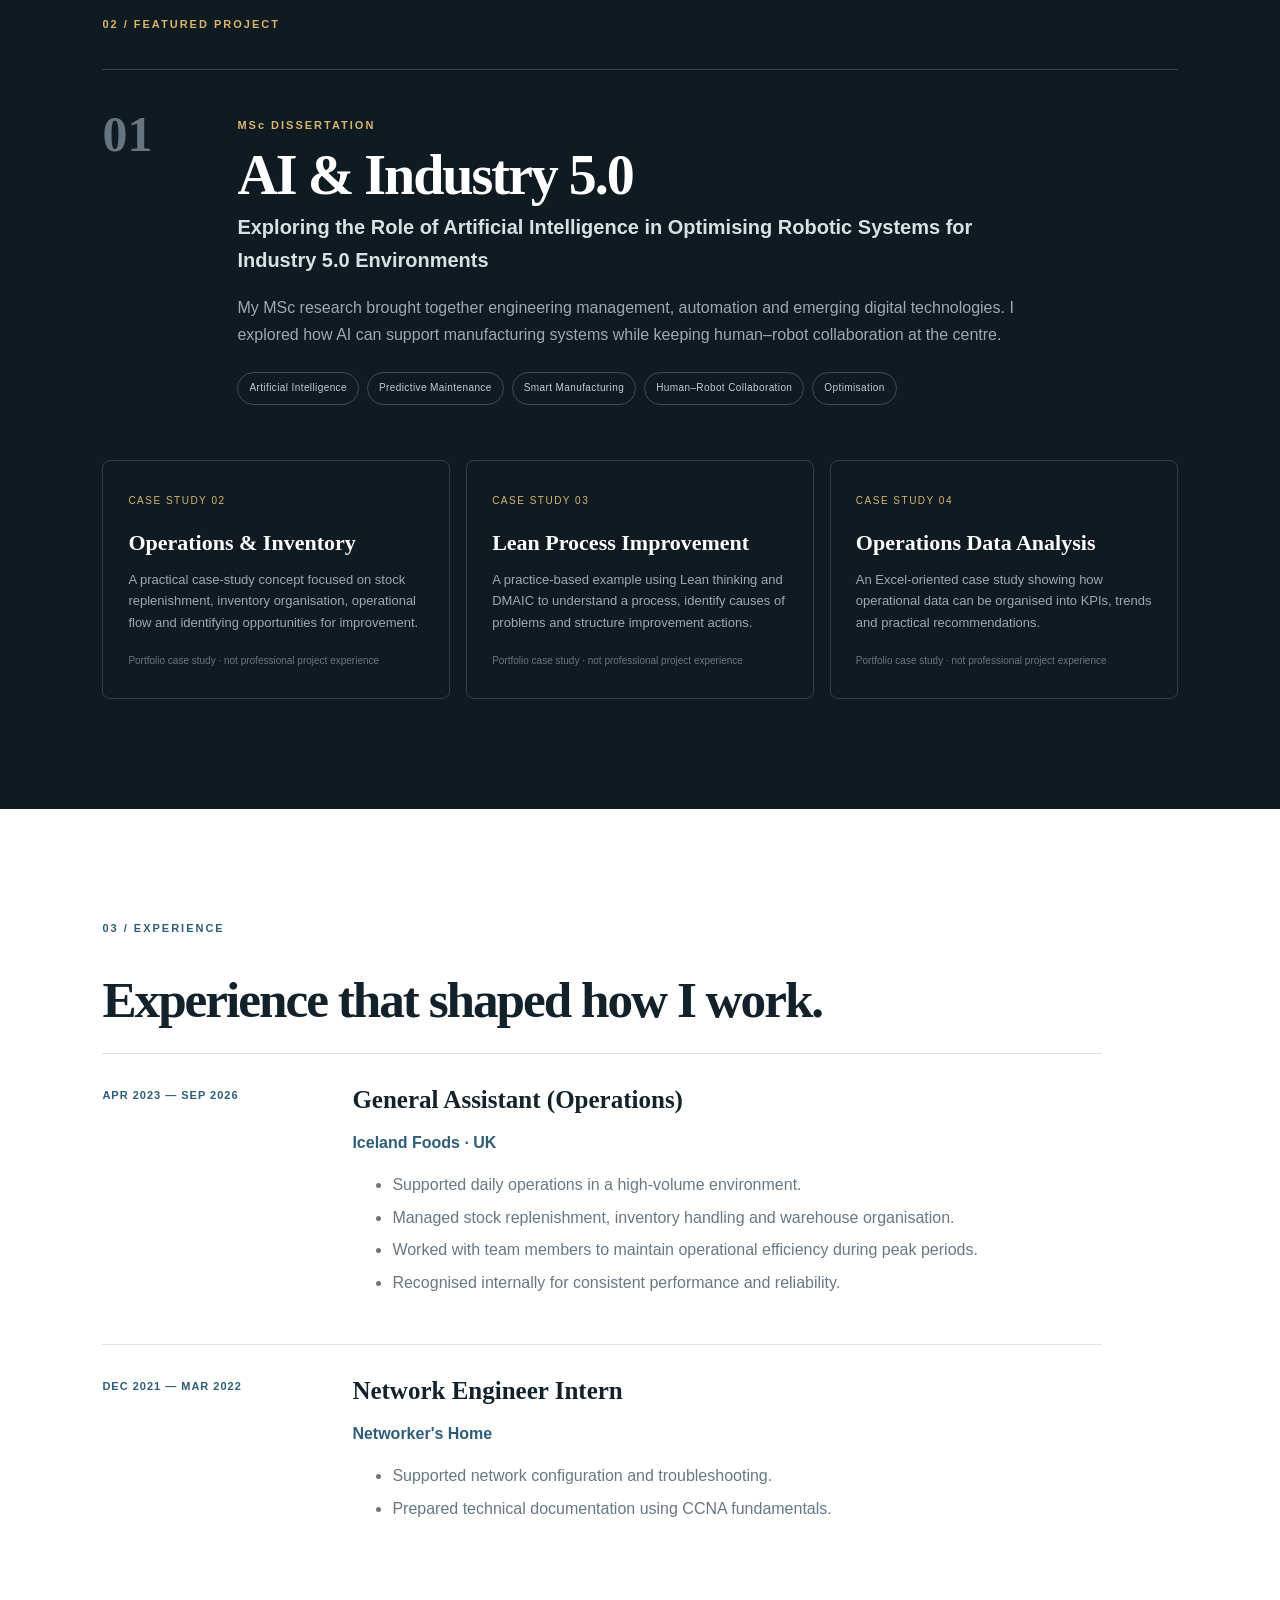
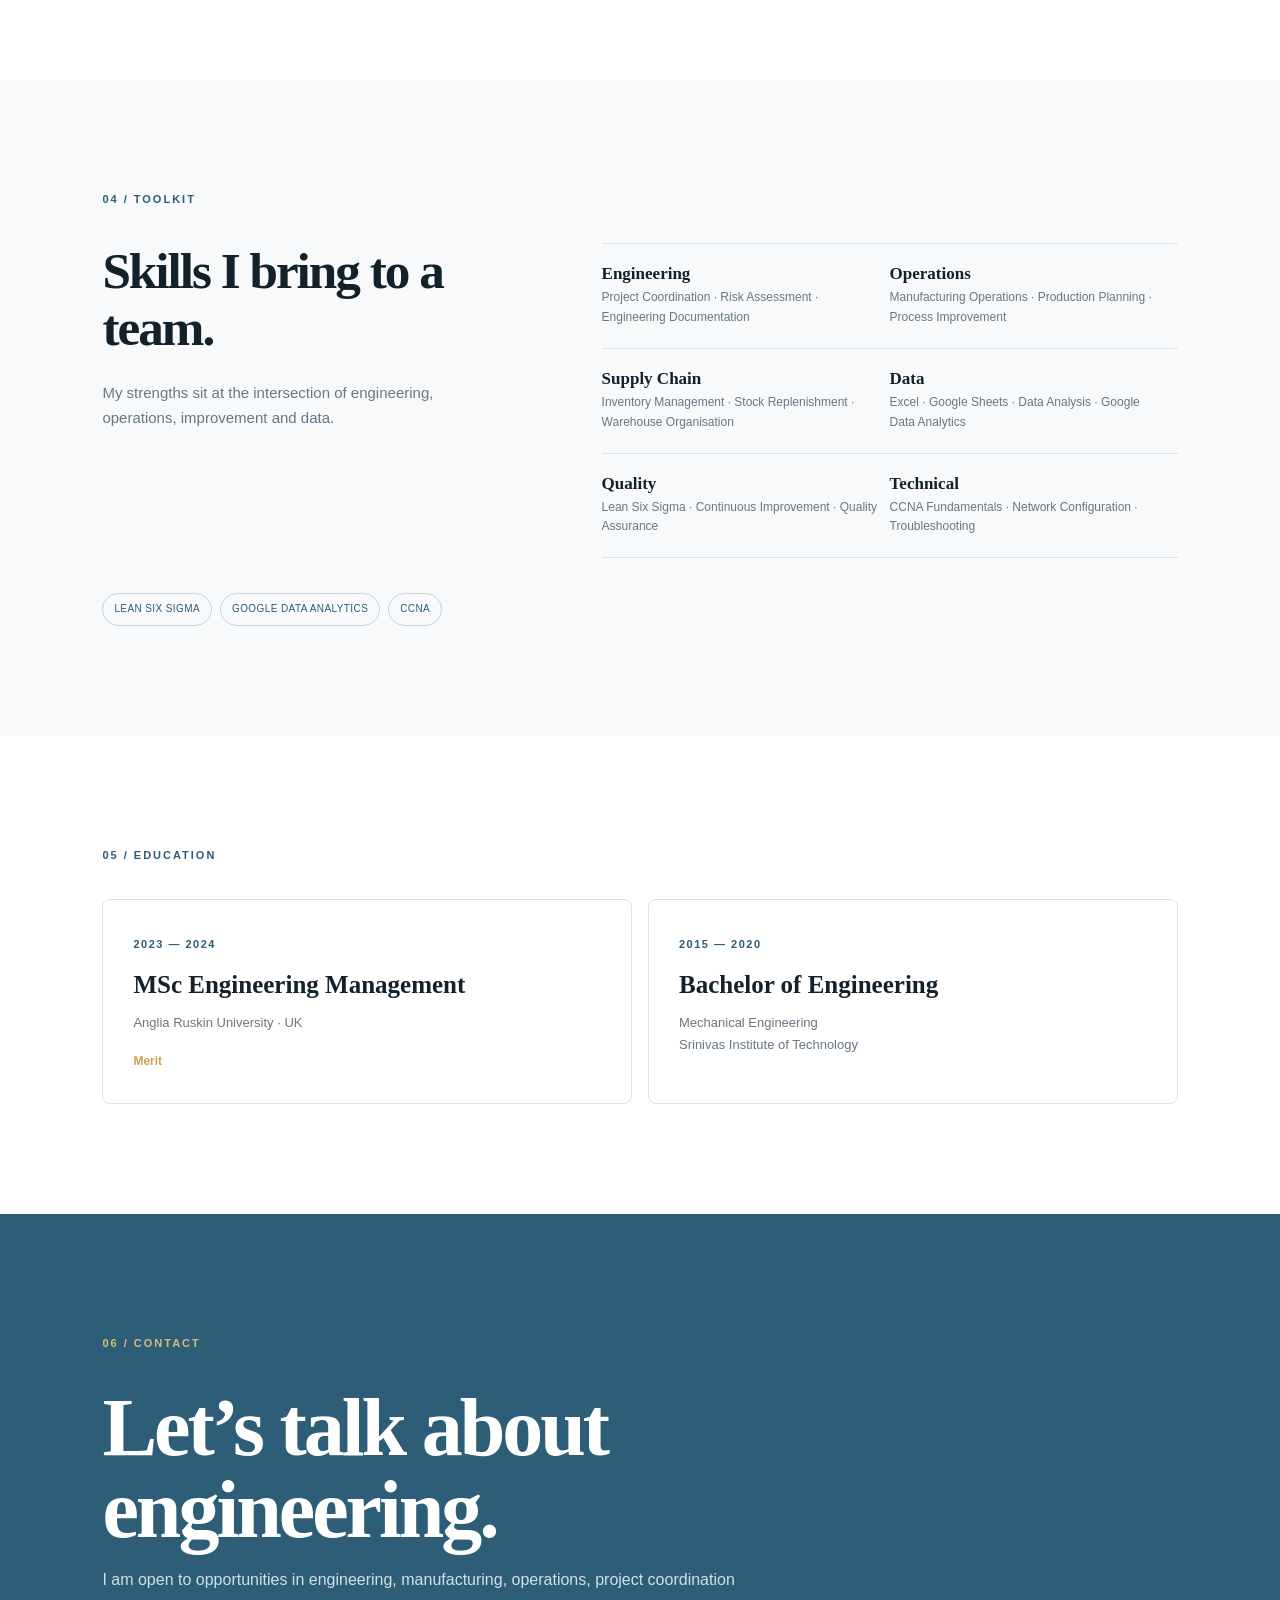
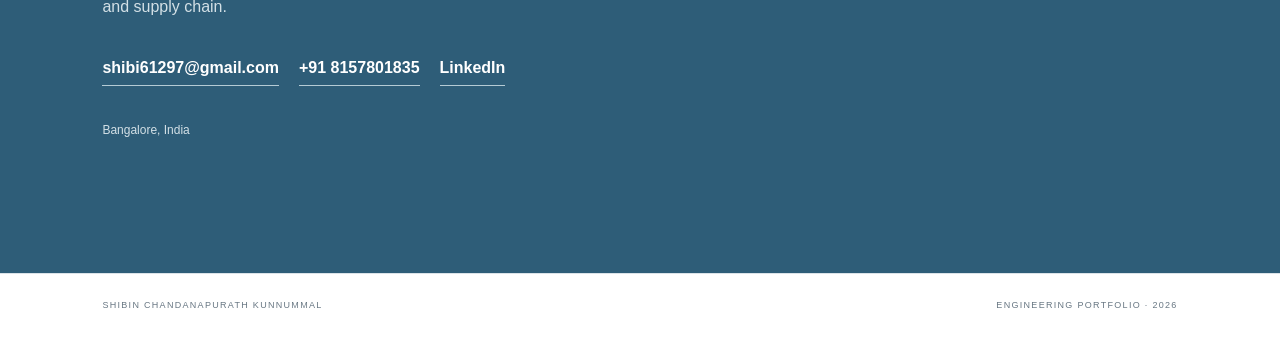
==== commit 1e251267: "Add LinkedIn and CV access" ====
--- a/index.html
+++ b/index.html
@@ -15,11 +15,7 @@
     <a class="brand" href="#home">SCK<span>.</span></a>
     <button class="menu" aria-label="Open menu">☰</button>
     <nav>
-      <a href="#about">About</a>
-      <a href="#projects">Projects</a>
-      <a href="#experience">Experience</a>
-      <a href="#skills">Skills</a>
-      <a href="#contact">Contact</a>
+      <a href="#about">About</a><a href="#projects">Projects</a><a href="#experience">Experience</a><a href="#skills">Skills</a><a href="#contact">Contact</a>
     </nav>
   </header>
   <main>
@@ -34,6 +30,10 @@
           <a class="btn primary" href="#projects">View my work</a>
           <a class="btn secondary" href="#contact">Get in touch</a>
         </div>
+        <div class="quick-links">
+          <a href="cv.html">View CV</a>
+          <a href="https://www.linkedin.com/in/shibin97" target="_blank" rel="noopener">LinkedIn</a>
+        </div>
       </div>
       <div class="hero-card reveal">
         <div class="card-top"><span>PROFILE</span><span>01</span></div>
@@ -41,9 +41,7 @@
         <h3>Engineering Management</h3>
         <p>Manufacturing · Operations · Process Improvement · Data Analysis</p>
         <div class="mini-stats">
-          <div><strong>MSc</strong><span>Merit</span></div>
-          <div><strong>Lean</strong><span>Six Sigma</span></div>
-          <div><strong>AI</strong><span>Industry 5.0</span></div>
+          <div><strong>MSc</strong><span>Merit</span></div><div><strong>Lean</strong><span>Six Sigma</span></div><div><strong>AI</strong><span>Industry 5.0</span></div>
         </div>
       </div>
     </section>
@@ -61,61 +59,29 @@
     <section id="projects" class="section dark">
       <div class="section-label">02 / FEATURED PROJECT</div>
       <div class="project-feature">
-        <div class="project-number">01</div>
-        <div>
-          <p class="eyebrow">MSc DISSERTATION</p>
-          <h2>AI &amp; Industry 5.0</h2>
+        <div class="project-number">01</div><div>
+          <p class="eyebrow">MSc DISSERTATION</p><h2>AI &amp; Industry 5.0</h2>
           <h3>Exploring the Role of Artificial Intelligence in Optimising Robotic Systems for Industry 5.0 Environments</h3>
           <p>My MSc research brought together engineering management, automation and emerging digital technologies. I explored how AI can support manufacturing systems while keeping human–robot collaboration at the centre.</p>
-          <div class="tags">
-            <span>Artificial Intelligence</span><span>Predictive Maintenance</span><span>Smart Manufacturing</span><span>Human–Robot Collaboration</span><span>Optimisation</span>
-          </div>
+          <div class="tags"><span>Artificial Intelligence</span><span>Predictive Maintenance</span><span>Smart Manufacturing</span><span>Human–Robot Collaboration</span><span>Optimisation</span></div>
         </div>
       </div>
       <div class="project-grid">
-        <article class="project-card">
-          <span>CASE STUDY 02</span><h3>Operations &amp; Inventory</h3>
-          <p>A practical case-study concept focused on stock replenishment, inventory organisation, operational flow and identifying opportunities for improvement.</p>
-          <small>Portfolio case study · not professional project experience</small>
-        </article>
-        <article class="project-card">
-          <span>CASE STUDY 03</span><h3>Lean Process Improvement</h3>
-          <p>A practice-based example using Lean thinking and DMAIC to understand a process, identify causes of problems and structure improvement actions.</p>
-          <small>Portfolio case study · not professional project experience</small>
-        </article>
-        <article class="project-card">
-          <span>CASE STUDY 04</span><h3>Operations Data Analysis</h3>
-          <p>An Excel-oriented case study showing how operational data can be organised into KPIs, trends and practical recommendations.</p>
-          <small>Portfolio case study · not professional project experience</small>
-        </article>
+        <article class="project-card"><span>CASE STUDY 02</span><h3>Operations &amp; Inventory</h3><p>A practical case-study concept focused on stock replenishment, inventory organisation, operational flow and identifying opportunities for improvement.</p><small>Portfolio case study · not professional project experience</small></article>
+        <article class="project-card"><span>CASE STUDY 03</span><h3>Lean Process Improvement</h3><p>A practice-based example using Lean thinking and DMAIC to understand a process, identify causes of problems and structure improvement actions.</p><small>Portfolio case study · not professional project experience</small></article>
+        <article class="project-card"><span>CASE STUDY 04</span><h3>Operations Data Analysis</h3><p>An Excel-oriented case study showing how operational data can be organised into KPIs, trends and practical recommendations.</p><small>Portfolio case study · not professional project experience</small></article>
       </div>
     </section>
     <section id="experience" class="section">
-      <div class="section-label">03 / EXPERIENCE</div>
-      <h2>Experience that shaped how I work.</h2>
+      <div class="section-label">03 / EXPERIENCE</div><h2>Experience that shaped how I work.</h2>
       <div class="timeline">
-        <article class="timeline-item">
-          <div class="date">APR 2023 — SEP 2026</div>
-          <div><h3>General Assistant (Operations)</h3><p class="company">Iceland Foods · UK</p><ul>
-            <li>Supported daily operations in a high-volume environment.</li>
-            <li>Managed stock replenishment, inventory handling and warehouse organisation.</li>
-            <li>Worked with team members to maintain operational efficiency during peak periods.</li>
-            <li>Recognised internally for consistent performance and reliability.</li>
-          </ul></div>
-        </article>
-        <article class="timeline-item">
-          <div class="date">DEC 2021 — MAR 2022</div>
-          <div><h3>Network Engineer Intern</h3><p class="company">Networker's Home</p><ul>
-            <li>Supported network configuration and troubleshooting.</li>
-            <li>Prepared technical documentation using CCNA fundamentals.</li>
-          </ul></div>
-        </article>
+        <article class="timeline-item"><div class="date">APR 2023 — SEP 2026</div><div><h3>General Assistant (Operations)</h3><p class="company">Iceland Foods · UK</p><ul><li>Supported daily operations in a high-volume environment.</li><li>Managed stock replenishment, inventory handling and warehouse organisation.</li><li>Worked with team members to maintain operational efficiency during peak periods.</li><li>Recognised internally for consistent performance and reliability.</li></ul></div></article>
+        <article class="timeline-item"><div class="date">DEC 2021 — MAR 2022</div><div><h3>Network Engineer Intern</h3><p class="company">Networker's Home</p><ul><li>Supported network configuration and troubleshooting.</li><li>Prepared technical documentation using CCNA fundamentals.</li></ul></div></article>
       </div>
     </section>
     <section id="skills" class="section light">
       <div class="section-label">04 / TOOLKIT</div>
-      <div class="two-col">
-        <div><h2>Skills I bring to a team.</h2><p>My strengths sit at the intersection of engineering, operations, improvement and data.</p></div>
+      <div class="two-col"><div><h2>Skills I bring to a team.</h2><p>My strengths sit at the intersection of engineering, operations, improvement and data.</p></div>
         <div class="skills">
           <div class="skill"><strong>Engineering</strong><span>Project Coordination · Risk Assessment · Engineering Documentation</span></div>
           <div class="skill"><strong>Operations</strong><span>Manufacturing Operations · Production Planning · Process Improvement</span></div>
@@ -135,10 +101,9 @@
       </div>
     </section>
     <section id="contact" class="contact">
-      <div class="section-label">06 / CONTACT</div>
-      <h2>Let’s talk about engineering.</h2>
+      <div class="section-label">06 / CONTACT</div><h2>Let’s talk about engineering.</h2>
       <p>I am open to opportunities in engineering, manufacturing, operations, project coordination and supply chain.</p>
-      <div class="contact-links"><a href="mailto:shibi61297@gmail.com">shibi61297@gmail.com</a><a href="tel:+918157801835">+91 8157801835</a></div>
+      <div class="contact-links"><a href="mailto:shibi61297@gmail.com">shibi61297@gmail.com</a><a href="tel:+918157801835">+91 8157801835</a><a href="https://www.linkedin.com/in/shibin97" target="_blank" rel="noopener">LinkedIn</a></div>
       <p class="location">Bangalore, India</p>
     </section>
   </main>
--- a/style.css
+++ b/style.css
@@ -2,20 +2,25 @@
   --ink:#13212b; --muted:#687783; --line:#dbe3e8; --paper:#f7f9fa;
   --blue:#2e5d78; --gold:#d4a24c; --dark:#101a21; --white:#fff;
 }
-*{box-sizing:border-box} html{scroll-behavior:smooth}
+*{box-sizing:border-box}
+html{scroll-behavior:smooth}
 body{margin:0;font-family:Inter,Arial,sans-serif;color:var(--ink);background:#fff;line-height:1.65}
 a{color:inherit;text-decoration:none}
-.nav{position:fixed;z-index:20;top:0;left:0;right:0;height:72px;display:flex;align-items:center;justify-content:space-between;padding:0 6vw;background:rgba(255,255,255,.9);backdrop-filter:blur(14px);border-bottom:1px solid rgba(219,227,232,.7)}
+.nav{position:fixed;z-index:20;top:0;left:0;right:0;height:72px;display:flex;align-items:center;justify-content:space-between;padding:0 6vw;background:rgba(255,255,255,.92);backdrop-filter:blur(14px);border-bottom:1px solid rgba(219,227,232,.7)}
 .brand{font:700 22px "Space Grotesk";letter-spacing:-1px}.brand span{color:var(--gold)}
 .nav nav{display:flex;gap:30px;font-size:13px;font-weight:600;color:#4e5d67}.nav nav a:hover{color:var(--blue)}
 .menu{display:none;border:0;background:none;font-size:25px}
-.hero{min-height:100vh;padding:150px 8vw 90px;display:grid;grid-template-columns:1.35fr .65fr;gap:8vw;align-items:center;position:relative;overflow:hidden;background:linear-gradient(180deg,#f7f9fa,#fff)}
+.hero{min-height:100vh;padding:150px 8vw 90px;display:grid;grid-template-columns:1.25fr .75fr;gap:7vw;align-items:center;position:relative;overflow:hidden;background:linear-gradient(180deg,#f7f9fa,#fff)}
 .hero-grid{position:absolute;inset:0;background-image:linear-gradient(rgba(19,33,43,.035) 1px,transparent 1px),linear-gradient(90deg,rgba(19,33,43,.035) 1px,transparent 1px);background-size:50px 50px;mask-image:linear-gradient(to bottom,#000,transparent)}
-.hero-copy,.hero-card{position:relative;z-index:1}.eyebrow,.section-label{font-size:11px;letter-spacing:2px;font-weight:800;color:var(--blue)}
-.hero h1{font:700 clamp(42px,6vw,78px)/1.02 "Space Grotesk";letter-spacing:-3px;max-width:850px;margin:16px 0 25px}.hero h1 span{color:var(--blue)}
-.lead{font-size:18px;line-height:1.7;color:var(--muted);max-width:680px}.actions{display:flex;gap:12px;margin-top:32px}
+.hero-copy,.hero-card{position:relative;z-index:1}
+.eyebrow,.section-label{font-size:11px;letter-spacing:2px;font-weight:800;color:var(--blue)}
+.hero h1{font:700 clamp(44px,5.5vw,72px)/1.03 "Space Grotesk";letter-spacing:-2.8px;max-width:850px;margin:16px 0 12px}
+.hero-role{font:600 clamp(21px,2.3vw,30px)/1.2 "Space Grotesk";margin:0 0 22px;color:var(--ink)}
+.hero-role span{color:var(--blue)}
+.lead{font-size:17px;line-height:1.7;color:var(--muted);max-width:680px}
+.actions{display:flex;gap:12px;margin-top:30px}
 .btn{padding:13px 20px;border-radius:6px;font-weight:700;font-size:13px}.primary{background:var(--ink);color:#fff}.secondary{border:1px solid var(--line)}
-.hero-card{background:var(--dark);color:#fff;padding:26px;border-radius:12px;box-shadow:0 25px 70px rgba(19,33,43,.16);transform:rotate(2deg)}
+.hero-card{background:var(--dark);color:#fff;padding:26px;border-radius:12px;box-shadow:0 25px 70px rgba(19,33,43,.16);transform:rotate(2deg);max-width:390px;justify-self:end}
 .card-top{display:flex;justify-content:space-between;font-size:10px;letter-spacing:2px;color:#9aaab3}
 .orb{height:180px;width:180px;border-radius:50%;margin:40px auto 25px;display:grid;place-items:center;border:1px solid #61717a;background:radial-gradient(circle at 35% 30%,#5f879c,#1a2a34 58%,#101a21 60%);font:700 45px "Space Grotesk"}
 .hero-card h3{font:700 22px "Space Grotesk";margin:0 0 6px}.hero-card p{color:#9aaab3;font-size:13px}
@@ -39,7 +44,14 @@
 .contact>p{max-width:650px;color:#d3e0e6}.contact-links{display:flex;flex-wrap:wrap;gap:20px;margin:35px 0}.contact-links a{font-weight:700;border-bottom:1px solid #b5cbd5;padding-bottom:4px}.location{font-size:12px!important}
 footer{padding:24px 8vw;display:flex;justify-content:space-between;font-size:9px;letter-spacing:1.3px;color:var(--muted);border-top:1px solid var(--line)}
 .reveal{animation:rise .8s ease both}@keyframes rise{from{opacity:0;transform:translateY(18px)}to{opacity:1;transform:none}}
+@media(max-width:900px){
+ .hero{grid-template-columns:1fr;gap:45px;padding:125px 6vw 70px}.hero-card{justify-self:start;max-width:430px}.hero h1{font-size:clamp(42px,8vw,64px)}
+ .two-col,.project-grid,.edu-grid{grid-template-columns:1fr}.section{padding:80px 6vw}.project-feature{grid-template-columns:1fr;gap:5px}.project-number{font-size:35px}.project-feature h2{font-size:46px}.timeline-item{grid-template-columns:1fr;gap:10px}.skills{grid-template-columns:1fr}.contact{padding:90px 6vw}footer{padding:20px 6vw;gap:15px;flex-direction:column}
+}
 @media(max-width:800px){
  .nav{padding:0 5vw}.nav nav{display:none}.menu{display:block}.nav.open nav{display:flex;position:absolute;top:72px;left:0;right:0;background:#fff;padding:20px 5vw;flex-direction:column;gap:16px;border-bottom:1px solid var(--line)}
- .hero{grid-template-columns:1fr;padding:125px 6vw 70px}.hero h1{letter-spacing:-2px}.hero-card{max-width:430px}.two-col,.project-grid,.edu-grid{grid-template-columns:1fr}.section{padding:80px 6vw}.project-feature{grid-template-columns:1fr;gap:5px}.project-number{font-size:35px}.project-feature h2{font-size:46px}.timeline-item{grid-template-columns:1fr;gap:10px}.skills{grid-template-columns:1fr}.contact{padding:90px 6vw}footer{padding:20px 6vw;gap:15px;flex-direction:column}
+ .hero-role{font-size:24px}.lead{font-size:16px}
+}
+@media(max-width:480px){
+ .hero{padding-top:115px}.hero h1{font-size:40px;letter-spacing:-2px}.hero-role{font-size:21px}.hero-card{padding:22px}.orb{width:145px;height:145px;font-size:38px}.project-feature h2{font-size:40px}
 }
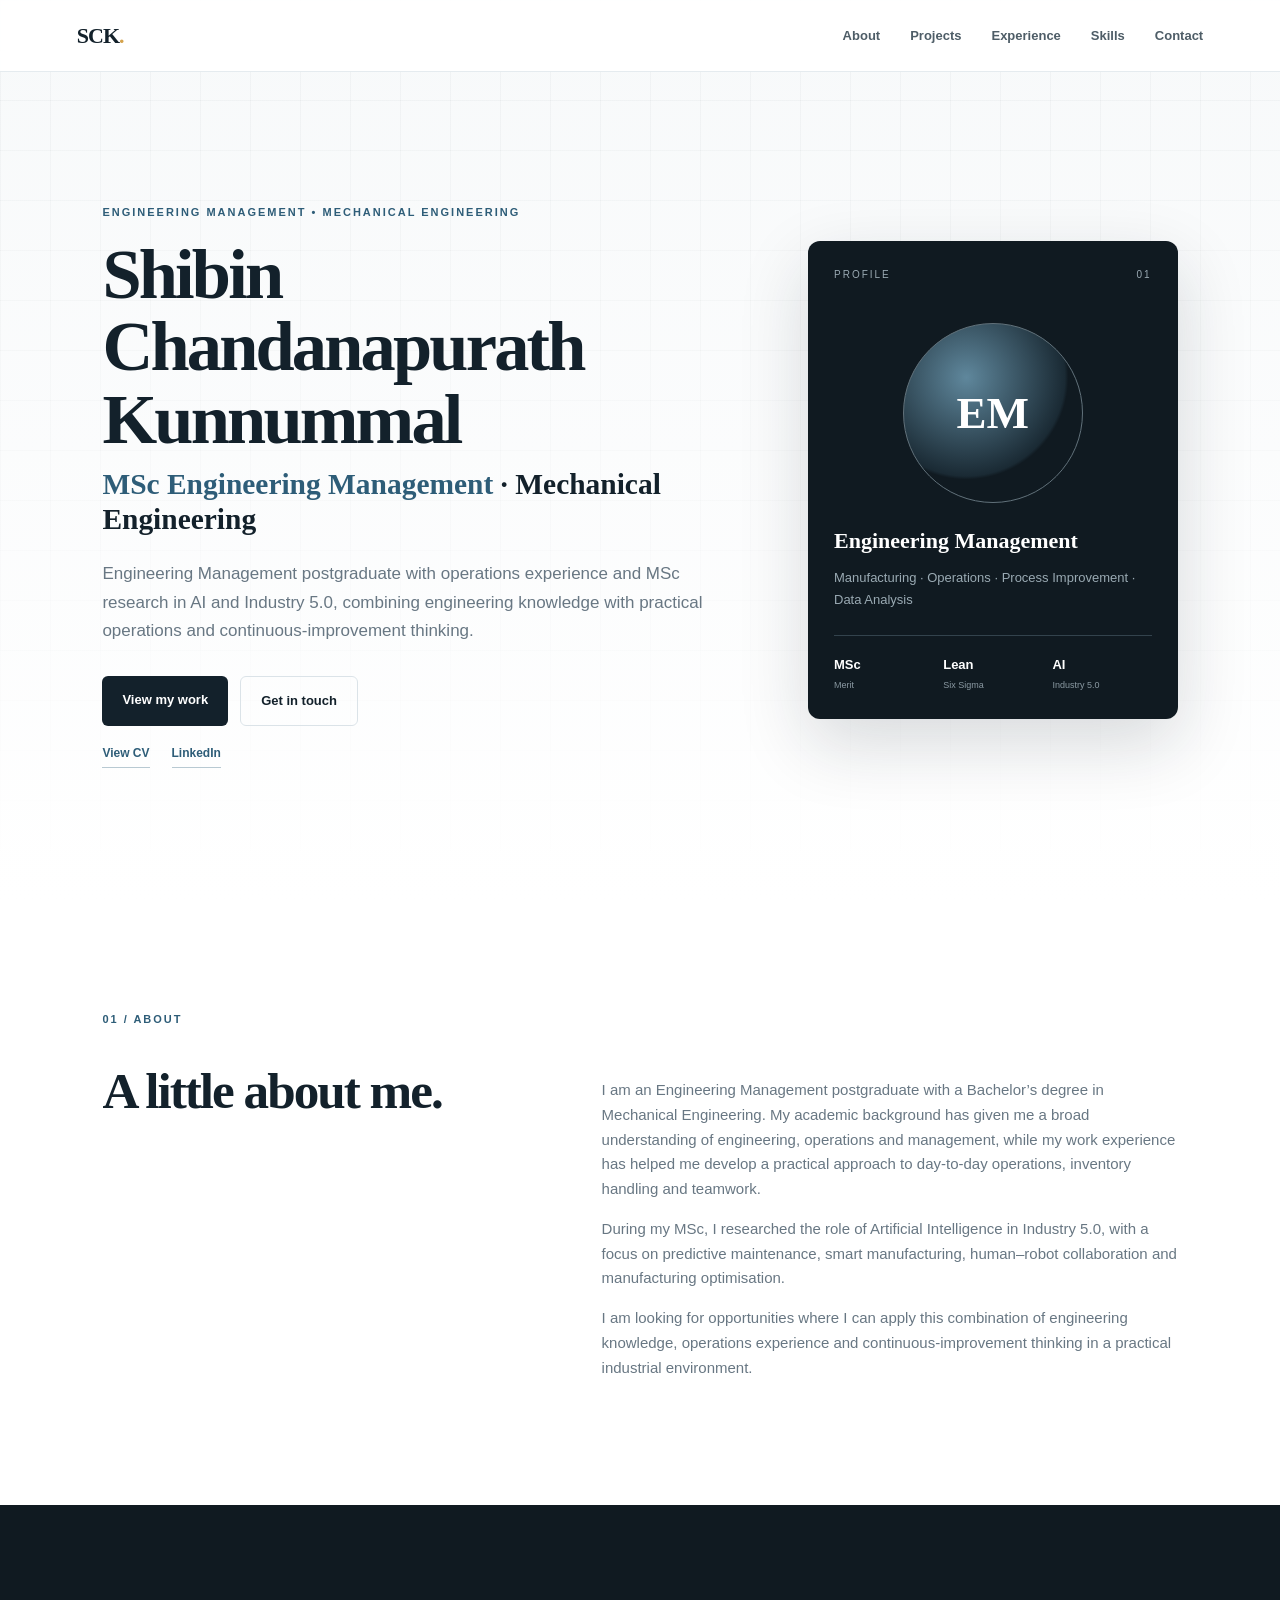
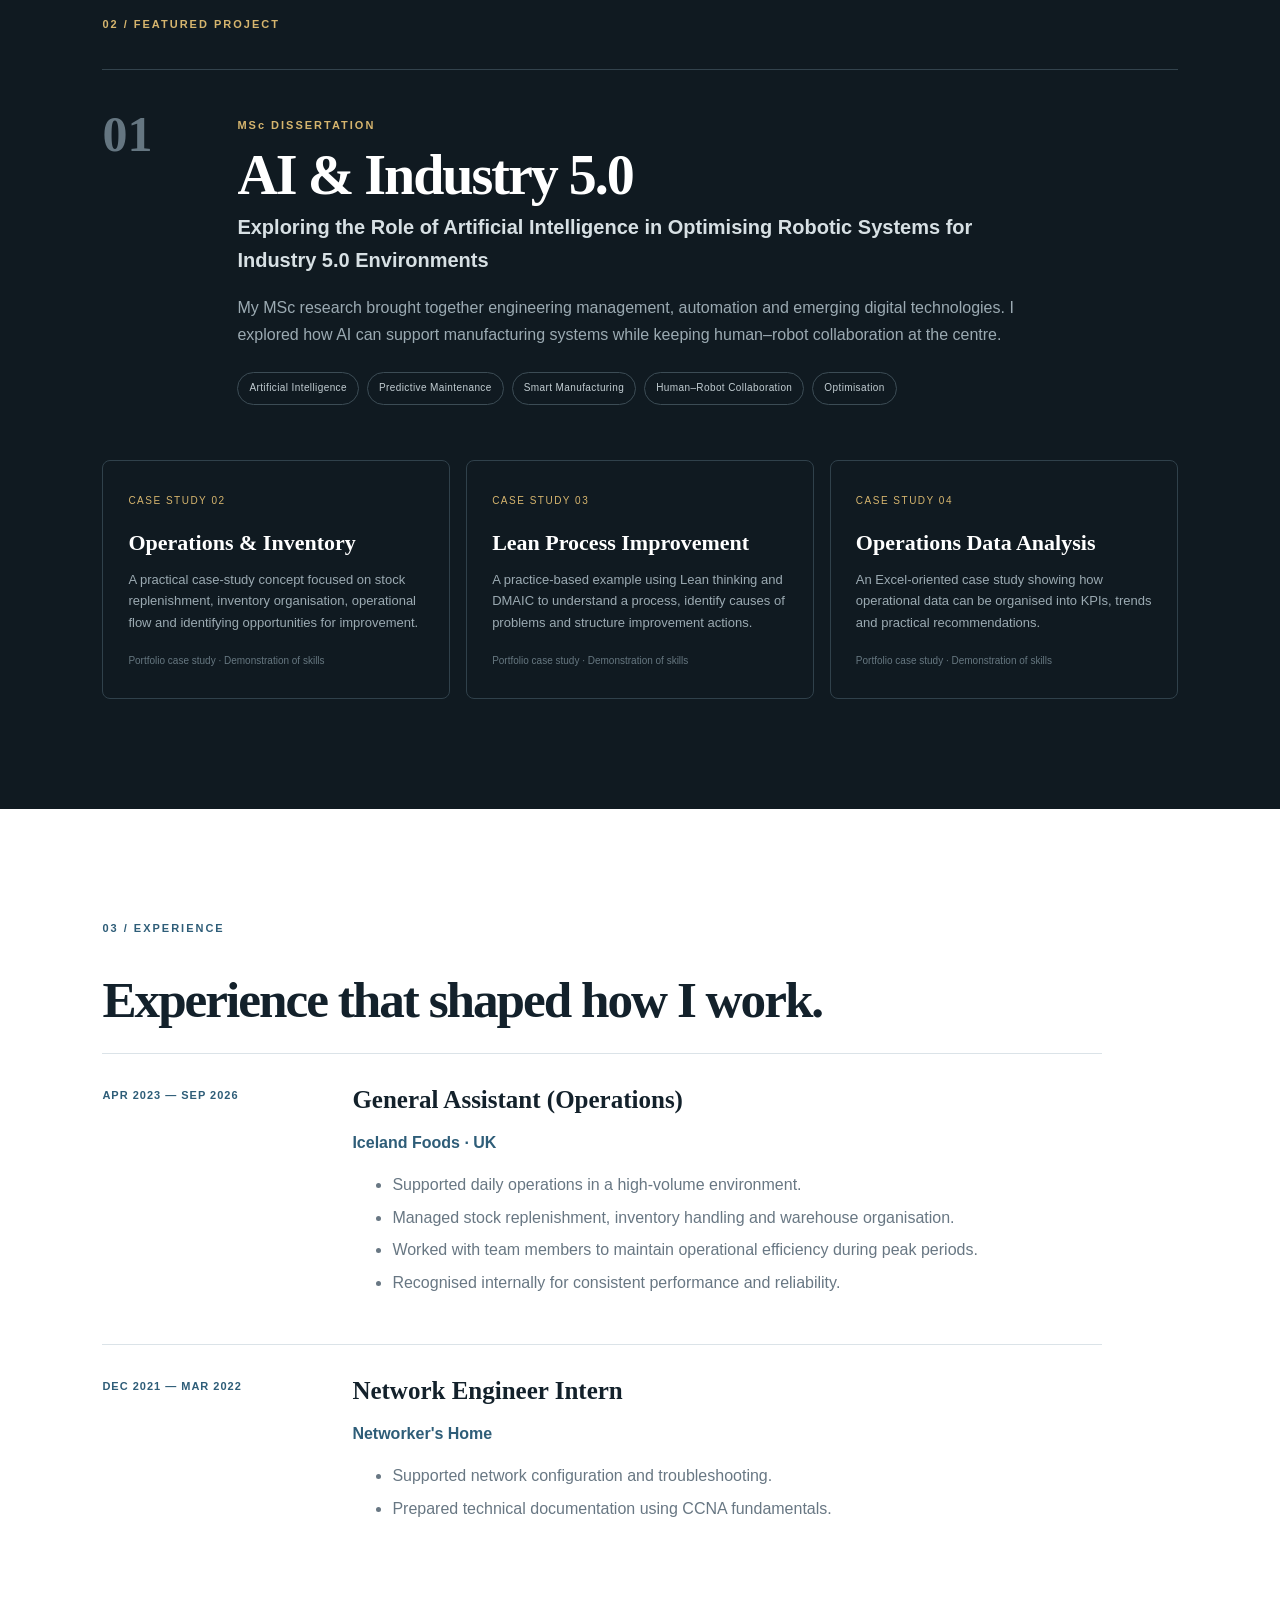
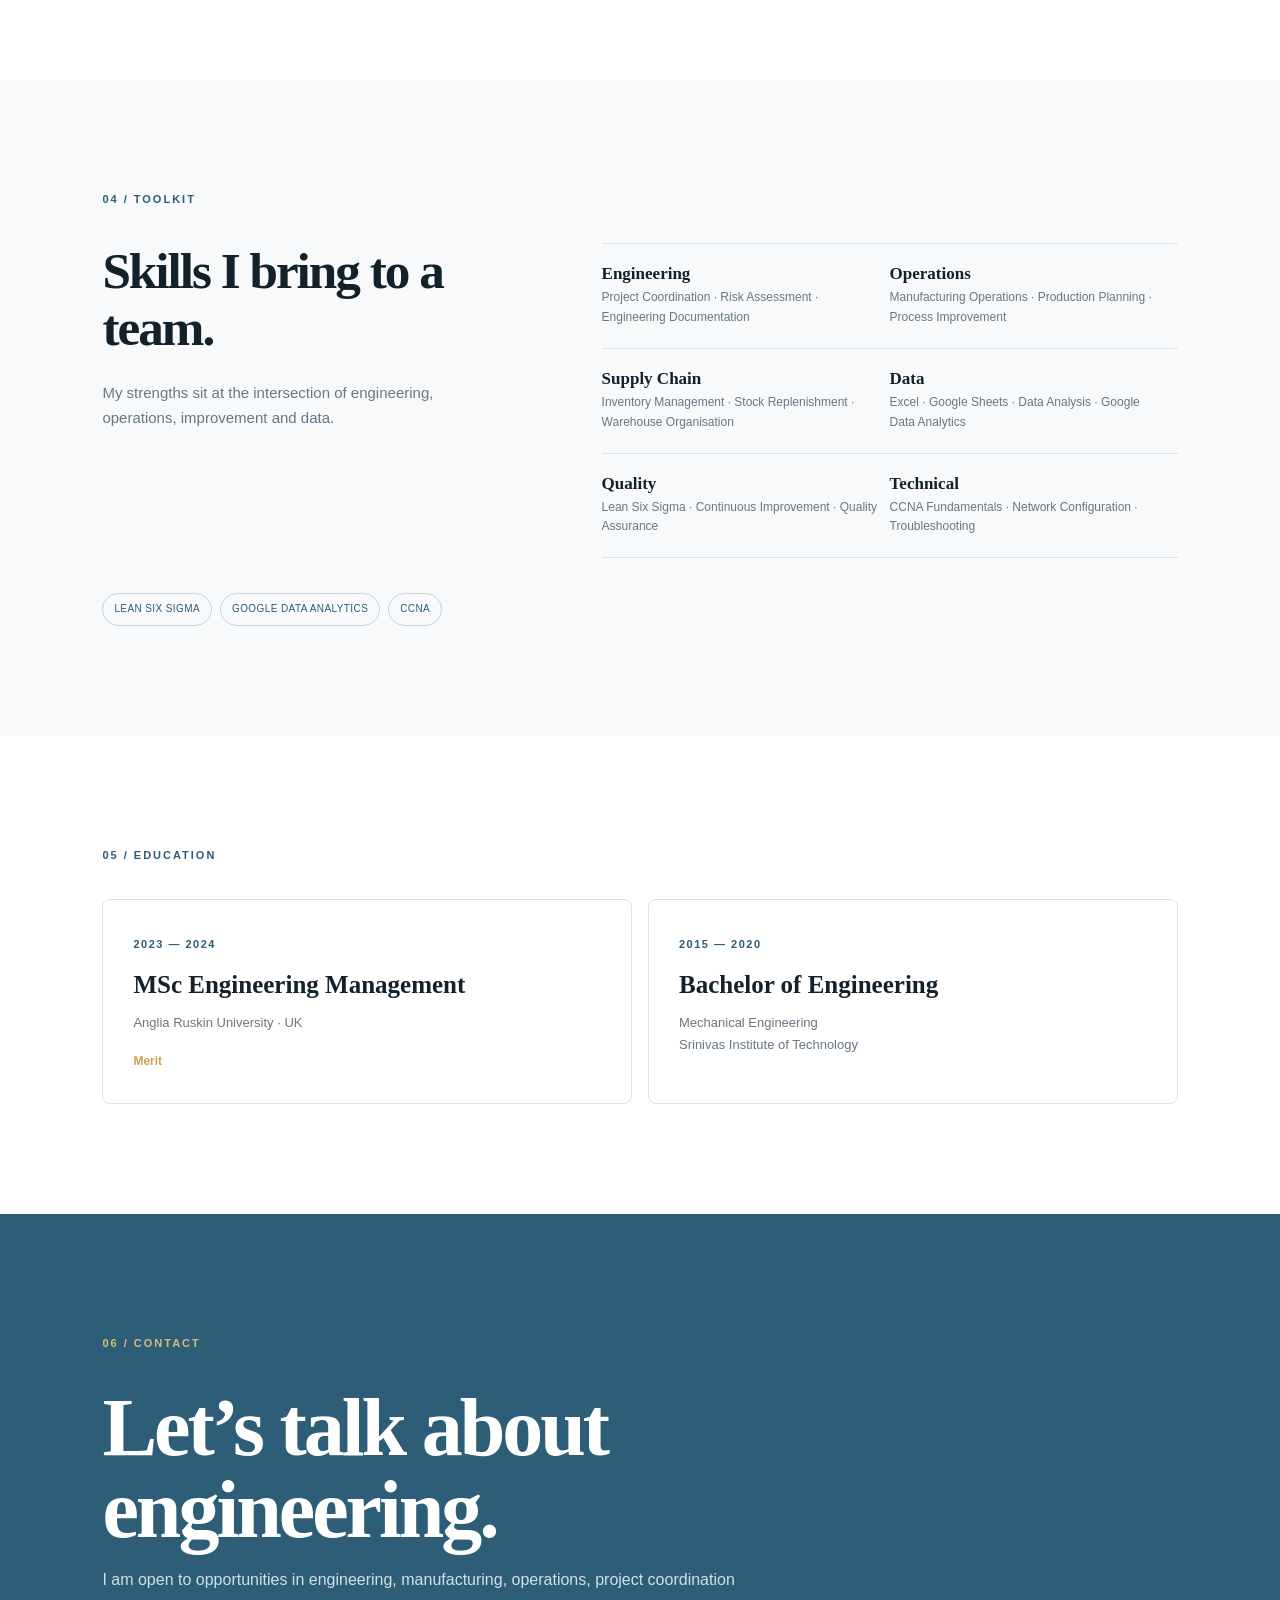
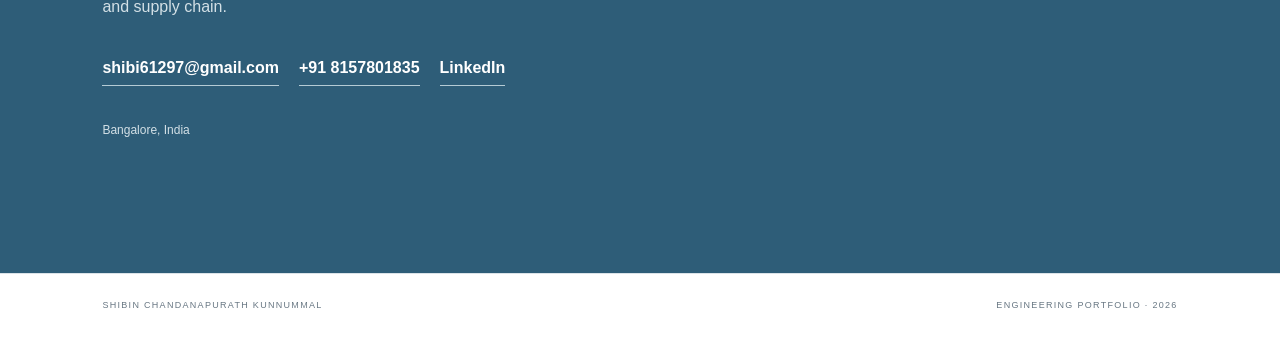
==== commit 0d45e0ac: "Polish portfolio case study labels" ====
--- a/index.html
+++ b/index.html
@@ -67,9 +67,9 @@
         </div>
       </div>
       <div class="project-grid">
-        <article class="project-card"><span>CASE STUDY 02</span><h3>Operations &amp; Inventory</h3><p>A practical case-study concept focused on stock replenishment, inventory organisation, operational flow and identifying opportunities for improvement.</p><small>Portfolio case study · not professional project experience</small></article>
-        <article class="project-card"><span>CASE STUDY 03</span><h3>Lean Process Improvement</h3><p>A practice-based example using Lean thinking and DMAIC to understand a process, identify causes of problems and structure improvement actions.</p><small>Portfolio case study · not professional project experience</small></article>
-        <article class="project-card"><span>CASE STUDY 04</span><h3>Operations Data Analysis</h3><p>An Excel-oriented case study showing how operational data can be organised into KPIs, trends and practical recommendations.</p><small>Portfolio case study · not professional project experience</small></article>
+        <article class="project-card"><span>CASE STUDY 02</span><h3>Operations &amp; Inventory</h3><p>A practical case-study concept focused on stock replenishment, inventory organisation, operational flow and identifying opportunities for improvement.</p><small>Portfolio case study · Demonstration of skills</small></article>
+        <article class="project-card"><span>CASE STUDY 03</span><h3>Lean Process Improvement</h3><p>A practice-based example using Lean thinking and DMAIC to understand a process, identify causes of problems and structure improvement actions.</p><small>Portfolio case study · Demonstration of skills</small></article>
+        <article class="project-card"><span>CASE STUDY 04</span><h3>Operations Data Analysis</h3><p>An Excel-oriented case study showing how operational data can be organised into KPIs, trends and practical recommendations.</p><small>Portfolio case study · Demonstration of skills</small></article>
       </div>
     </section>
     <section id="experience" class="section">
--- a/style.css
+++ b/style.css
@@ -2,8 +2,7 @@
   --ink:#13212b; --muted:#687783; --line:#dbe3e8; --paper:#f7f9fa;
   --blue:#2e5d78; --gold:#d4a24c; --dark:#101a21; --white:#fff;
 }
-*{box-sizing:border-box}
-html{scroll-behavior:smooth}
+*{box-sizing:border-box} html{scroll-behavior:smooth}
 body{margin:0;font-family:Inter,Arial,sans-serif;color:var(--ink);background:#fff;line-height:1.65}
 a{color:inherit;text-decoration:none}
 .nav{position:fixed;z-index:20;top:0;left:0;right:0;height:72px;display:flex;align-items:center;justify-content:space-between;padding:0 6vw;background:rgba(255,255,255,.92);backdrop-filter:blur(14px);border-bottom:1px solid rgba(219,227,232,.7)}
@@ -12,14 +11,12 @@
 .menu{display:none;border:0;background:none;font-size:25px}
 .hero{min-height:100vh;padding:150px 8vw 90px;display:grid;grid-template-columns:1.25fr .75fr;gap:7vw;align-items:center;position:relative;overflow:hidden;background:linear-gradient(180deg,#f7f9fa,#fff)}
 .hero-grid{position:absolute;inset:0;background-image:linear-gradient(rgba(19,33,43,.035) 1px,transparent 1px),linear-gradient(90deg,rgba(19,33,43,.035) 1px,transparent 1px);background-size:50px 50px;mask-image:linear-gradient(to bottom,#000,transparent)}
-.hero-copy,.hero-card{position:relative;z-index:1}
-.eyebrow,.section-label{font-size:11px;letter-spacing:2px;font-weight:800;color:var(--blue)}
+.hero-copy,.hero-card{position:relative;z-index:1}.eyebrow,.section-label{font-size:11px;letter-spacing:2px;font-weight:800;color:var(--blue)}
 .hero h1{font:700 clamp(44px,5.5vw,72px)/1.03 "Space Grotesk";letter-spacing:-2.8px;max-width:850px;margin:16px 0 12px}
-.hero-role{font:600 clamp(21px,2.3vw,30px)/1.2 "Space Grotesk";margin:0 0 22px;color:var(--ink)}
-.hero-role span{color:var(--blue)}
-.lead{font-size:17px;line-height:1.7;color:var(--muted);max-width:680px}
-.actions{display:flex;gap:12px;margin-top:30px}
+.hero-role{font:600 clamp(21px,2.3vw,30px)/1.2 "Space Grotesk";margin:0 0 22px;color:var(--ink)}.hero-role span{color:var(--blue)}
+.lead{font-size:17px;line-height:1.7;color:var(--muted);max-width:680px}.actions{display:flex;gap:12px;margin-top:30px}
 .btn{padding:13px 20px;border-radius:6px;font-weight:700;font-size:13px}.primary{background:var(--ink);color:#fff}.secondary{border:1px solid var(--line)}
+.quick-links{display:flex;gap:22px;margin-top:18px}.quick-links a{font-size:12px;font-weight:700;color:var(--blue);border-bottom:1px solid #b8c9d2;padding-bottom:3px}.quick-links a:hover{color:var(--ink)}
 .hero-card{background:var(--dark);color:#fff;padding:26px;border-radius:12px;box-shadow:0 25px 70px rgba(19,33,43,.16);transform:rotate(2deg);max-width:390px;justify-self:end}
 .card-top{display:flex;justify-content:space-between;font-size:10px;letter-spacing:2px;color:#9aaab3}
 .orb{height:180px;width:180px;border-radius:50%;margin:40px auto 25px;display:grid;place-items:center;border:1px solid #61717a;background:radial-gradient(circle at 35% 30%,#5f879c,#1a2a34 58%,#101a21 60%);font:700 45px "Space Grotesk"}
@@ -44,14 +41,6 @@
 .contact>p{max-width:650px;color:#d3e0e6}.contact-links{display:flex;flex-wrap:wrap;gap:20px;margin:35px 0}.contact-links a{font-weight:700;border-bottom:1px solid #b5cbd5;padding-bottom:4px}.location{font-size:12px!important}
 footer{padding:24px 8vw;display:flex;justify-content:space-between;font-size:9px;letter-spacing:1.3px;color:var(--muted);border-top:1px solid var(--line)}
 .reveal{animation:rise .8s ease both}@keyframes rise{from{opacity:0;transform:translateY(18px)}to{opacity:1;transform:none}}
-@media(max-width:900px){
- .hero{grid-template-columns:1fr;gap:45px;padding:125px 6vw 70px}.hero-card{justify-self:start;max-width:430px}.hero h1{font-size:clamp(42px,8vw,64px)}
- .two-col,.project-grid,.edu-grid{grid-template-columns:1fr}.section{padding:80px 6vw}.project-feature{grid-template-columns:1fr;gap:5px}.project-number{font-size:35px}.project-feature h2{font-size:46px}.timeline-item{grid-template-columns:1fr;gap:10px}.skills{grid-template-columns:1fr}.contact{padding:90px 6vw}footer{padding:20px 6vw;gap:15px;flex-direction:column}
-}
-@media(max-width:800px){
- .nav{padding:0 5vw}.nav nav{display:none}.menu{display:block}.nav.open nav{display:flex;position:absolute;top:72px;left:0;right:0;background:#fff;padding:20px 5vw;flex-direction:column;gap:16px;border-bottom:1px solid var(--line)}
- .hero-role{font-size:24px}.lead{font-size:16px}
-}
-@media(max-width:480px){
- .hero{padding-top:115px}.hero h1{font-size:40px;letter-spacing:-2px}.hero-role{font-size:21px}.hero-card{padding:22px}.orb{width:145px;height:145px;font-size:38px}.project-feature h2{font-size:40px}
-}+@media(max-width:900px){.hero{grid-template-columns:1fr;gap:45px;padding:125px 6vw 70px}.hero-card{justify-self:start;max-width:430px}.hero h1{font-size:clamp(42px,8vw,64px)}.two-col,.project-grid,.edu-grid{grid-template-columns:1fr}.section{padding:80px 6vw}.project-feature{grid-template-columns:1fr;gap:5px}.project-number{font-size:35px}.project-feature h2{font-size:46px}.timeline-item{grid-template-columns:1fr;gap:10px}.skills{grid-template-columns:1fr}.contact{padding:90px 6vw}footer{padding:20px 6vw;gap:15px;flex-direction:column}}
+@media(max-width:800px){.nav{padding:0 5vw}.nav nav{display:none}.menu{display:block}.nav.open nav{display:flex;position:absolute;top:72px;left:0;right:0;background:#fff;padding:20px 5vw;flex-direction:column;gap:16px;border-bottom:1px solid var(--line)}.hero-role{font-size:24px}.lead{font-size:16px}}
+@media(max-width:480px){.hero{padding-top:115px}.hero h1{font-size:40px;letter-spacing:-2px}.hero-role{font-size:21px}.hero-card{padding:22px}.orb{width:145px;height:145px;font-size:38px}.project-feature h2{font-size:40px}.quick-links{gap:16px}}
